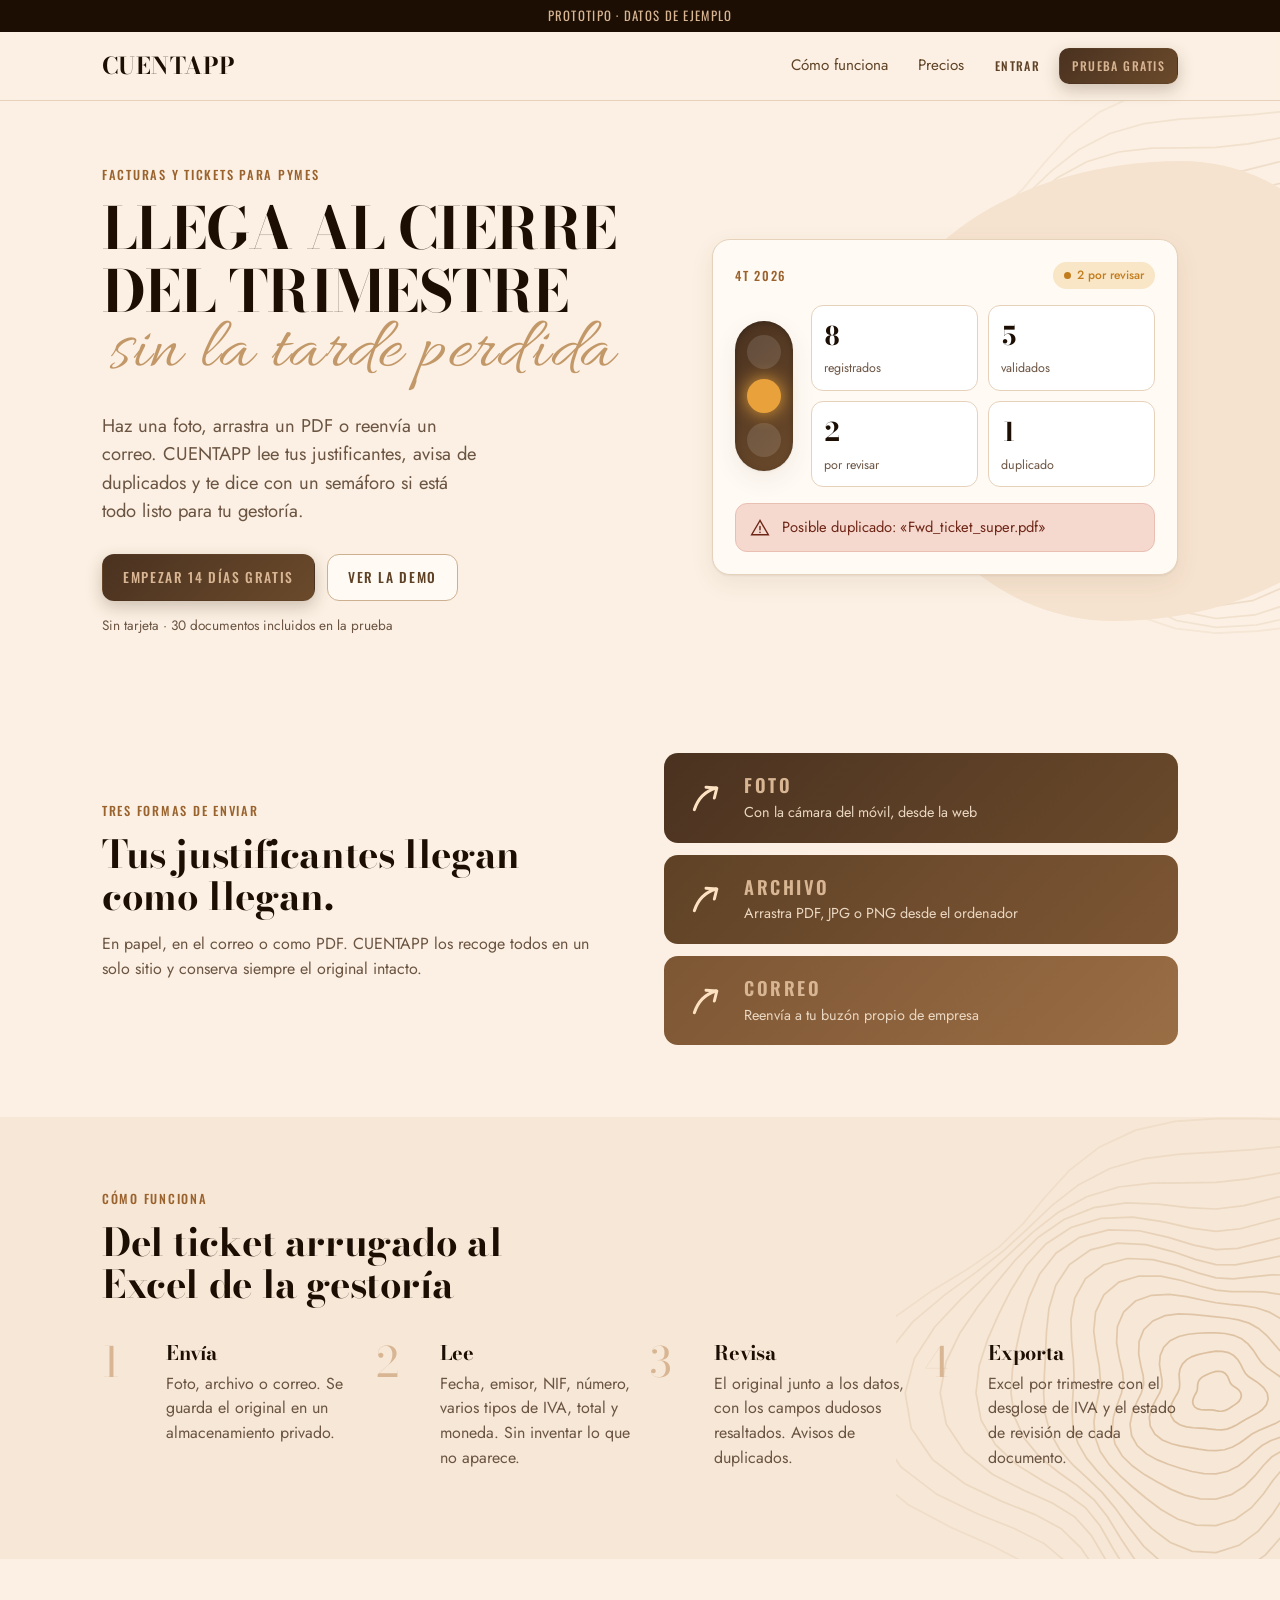
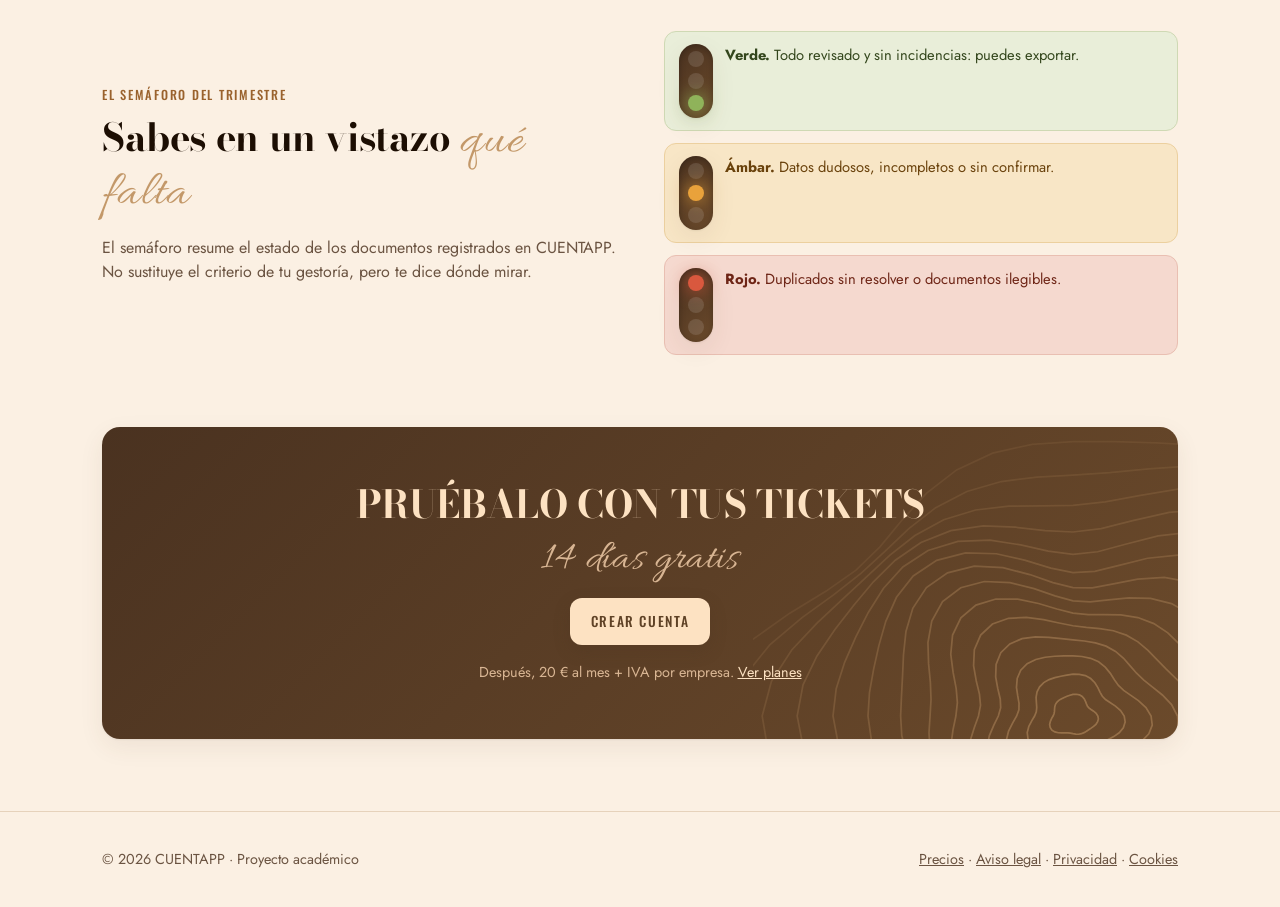
==== index.html @ 09f146bc "Add files via upload" ====
<!doctype html>
<html lang="es">
<head>
  <meta charset="utf-8">
  <meta name="viewport" content="width=device-width, initial-scale=1">
  <title>CUENTAPP · Facturas y tickets listos para la gestoría</title>
  <meta name="description" content="Sube tus tickets y facturas por foto, archivo o correo. CUENTAPP los lee, detecta duplicados y te dice con un semáforo si el trimestre está listo para la gestoría.">
  <link rel="preconnect" href="https://fonts.googleapis.com">
  <link rel="preconnect" href="https://fonts.gstatic.com" crossorigin>
  <link href="https://fonts.googleapis.com/css2?family=Allura&family=Bodoni+Moda:opsz,wght@6..96,500;6..96,700&family=Jost:wght@400;500&family=Oswald:wght@400;500;600&display=swap" rel="stylesheet">
  <link rel="stylesheet" href="css/styles.css">
</head>
<body>
  <div class="cinta-demo">Prototipo · datos de ejemplo</div>

  <header class="cabecera">
    <div class="contenedor">
      <a class="logo" href="index.html"><b>CUENTAPP</b></a>
      <nav class="menu">
        <a class="enlace" href="#como-funciona">Cómo funciona</a>
        <a class="enlace" href="precios.html">Precios</a>
        <a class="btn btn-fantasma btn-sm" href="login.html">Entrar</a>
        <a class="btn btn-primario btn-sm" href="login.html?modo=registro">Prueba gratis</a>
      </nav>
    </div>
  </header>

  <main>
    <!-- Hero -->
    <section class="hero topo">
      <div class="mancha" style="width:520px;height:460px;right:-120px;top:60px"></div>
      <div class="contenedor hero-grid">
        <div>
          <p class="etiqueta">Facturas y tickets para pymes</p>
          <h1>Llega al cierre del trimestre</h1>
          <span class="script">sin la tarde perdida</span>
          <p class="hero-lead">Haz una foto, arrastra un PDF o reenvía un correo. CUENTAPP lee tus justificantes, avisa de duplicados y te dice con un semáforo si está todo listo para tu gestoría.</p>
          <div class="fila" style="margin-top:28px">
            <a class="btn btn-primario" href="login.html?modo=registro">Empezar 14 días gratis</a>
            <a class="btn btn-secundario" href="login.html">Ver la demo</a>
          </div>
          <p class="suave" style="font-size:.85rem;margin-top:14px">Sin tarjeta · 30 documentos incluidos en la prueba</p>
        </div>

        <div class="vista-previa">
          <div class="tarjeta">
            <div class="fila entre" style="margin-bottom:16px">
              <span class="etiqueta">4T 2026</span>
              <span class="pildora p-ambar">2 por revisar</span>
            </div>
            <div class="mini-panel">
              <div class="semaforo ambar" aria-label="Semáforo en ámbar"><i></i><i></i><i></i></div>
              <div class="mini-stats">
                <div><b class="num">8</b><span>registrados</span></div>
                <div><b class="num">5</b><span>validados</span></div>
                <div><b class="num">2</b><span>por revisar</span></div>
                <div><b class="num">1</b><span>duplicado</span></div>
              </div>
            </div>
            <div class="aviso aviso-rojo" style="margin-top:16px">
              <svg viewBox="0 0 24 24" fill="none" stroke="currentColor" stroke-width="1.7" stroke-linecap="round"><path d="M12 3 2 20h20z"/><path d="M12 10v4M12 17v.5"/></svg>
              <span>Posible duplicado: «Fwd_ticket_super.pdf»</span>
            </div>
          </div>
        </div>
      </div>
    </section>

    <!-- Tres vías de subida -->
    <section class="seccion" id="como-funciona" style="padding-top:24px">
      <div class="contenedor">
        <div class="rejilla rejilla-2" style="align-items:center;gap:48px">
          <div>
            <p class="etiqueta">Tres formas de enviar</p>
            <h2>Tus justificantes llegan como llegan.</h2>
            <p class="suave">En papel, en el correo o como PDF. CUENTAPP los recoge todos en un solo sitio y conserva siempre el original intacto.</p>
          </div>
          <div style="display:flex;flex-direction:column;gap:12px">
            <div class="tarjeta-flecha">
              <svg viewBox="0 0 24 24" fill="none" stroke="currentColor" stroke-linecap="round" stroke-linejoin="round"><path d="M5 19c2-6 6-11 13-13" stroke-width="1.8"/><path d="M12 5.5 18.5 6l-1.5 6" stroke-width="1.8"/></svg>
              <div><strong>Foto</strong><span>Con la cámara del móvil, desde la web</span></div>
            </div>
            <div class="tarjeta-flecha">
              <svg viewBox="0 0 24 24" fill="none" stroke="currentColor" stroke-linecap="round" stroke-linejoin="round"><path d="M5 19c2-6 6-11 13-13" stroke-width="1.8"/><path d="M12 5.5 18.5 6l-1.5 6" stroke-width="1.8"/></svg>
              <div><strong>Archivo</strong><span>Arrastra PDF, JPG o PNG desde el ordenador</span></div>
            </div>
            <div class="tarjeta-flecha">
              <svg viewBox="0 0 24 24" fill="none" stroke="currentColor" stroke-linecap="round" stroke-linejoin="round"><path d="M5 19c2-6 6-11 13-13" stroke-width="1.8"/><path d="M12 5.5 18.5 6l-1.5 6" stroke-width="1.8"/></svg>
              <div><strong>Correo</strong><span>Reenvía a tu buzón propio de empresa</span></div>
            </div>
          </div>
        </div>
      </div>
    </section>

    <!-- Pasos -->
    <section class="seccion topo" style="background:#f6e7d6">
      <div class="contenedor">
        <p class="etiqueta">Cómo funciona</p>
        <h2 style="max-width:18ch">Del ticket arrugado al Excel de la gestoría</h2>
        <div class="rejilla rejilla-4" style="margin-top:36px">
          <div class="paso"><span class="paso-num">1</span><div><h3>Envía</h3><p class="suave">Foto, archivo o correo. Se guarda el original en un almacenamiento privado.</p></div></div>
          <div class="paso"><span class="paso-num">2</span><div><h3>Lee</h3><p class="suave">Fecha, emisor, NIF, número, varios tipos de IVA, total y moneda. Sin inventar lo que no aparece.</p></div></div>
          <div class="paso"><span class="paso-num">3</span><div><h3>Revisa</h3><p class="suave">El original junto a los datos, con los campos dudosos resaltados. Avisos de duplicados.</p></div></div>
          <div class="paso"><span class="paso-num">4</span><div><h3>Exporta</h3><p class="suave">Excel por trimestre con el desglose de IVA y el estado de revisión de cada documento.</p></div></div>
        </div>
      </div>
    </section>

    <!-- Semáforo -->
    <section class="seccion">
      <div class="contenedor rejilla rejilla-2" style="align-items:center;gap:48px">
        <div>
          <p class="etiqueta">El semáforo del trimestre</p>
          <h2>Sabes en un vistazo <span class="script" style="font-size:1.3em">qué falta</span></h2>
          <p class="suave">El semáforo resume el estado de los documentos registrados en CUENTAPP. No sustituye el criterio de tu gestoría, pero te dice dónde mirar.</p>
        </div>
        <div style="display:flex;flex-direction:column;gap:12px">
          <div class="aviso aviso-verde"><div class="semaforo mini verde"><i></i><i></i><i></i></div><div><b>Verde.</b> Todo revisado y sin incidencias: puedes exportar.</div></div>
          <div class="aviso aviso-ambar"><div class="semaforo mini ambar"><i></i><i></i><i></i></div><div><b>Ámbar.</b> Datos dudosos, incompletos o sin confirmar.</div></div>
          <div class="aviso aviso-rojo"><div class="semaforo mini rojo"><i></i><i></i><i></i></div><div><b>Rojo.</b> Duplicados sin resolver o documentos ilegibles.</div></div>
        </div>
      </div>
    </section>

    <!-- CTA -->
    <section class="seccion" style="padding-top:0">
      <div class="contenedor">
        <div class="tarjeta topo" style="background:var(--degradado-cafe);color:var(--crema);text-align:center;padding:56px 24px;border:0">
          <h2 style="color:var(--crema);text-transform:uppercase">Pruébalo con tus tickets</h2>
          <span class="script" style="font-size:2.6rem;color:var(--arena);display:block;margin-bottom:16px">14 días gratis</span>
          <a class="btn btn-primario" style="background:var(--crema);color:var(--cafe)" href="login.html?modo=registro">Crear cuenta</a>
          <p style="margin:16px 0 0;color:var(--arena);font-size:.9rem">Después, 20 € al mes + IVA por empresa. <a href="precios.html" style="color:var(--crema)">Ver planes</a></p>
        </div>
      </div>
    </section>
  </main>

  <footer class="pie">
    <div class="contenedor">
      <span>© 2026 CUENTAPP · Proyecto académico</span>
      <span><a href="precios.html">Precios</a> · <a href="#">Aviso legal</a> · <a href="#">Privacidad</a> · <a href="#">Cookies</a></span>
    </div>
  </footer>
</body>
</html>
---- css/styles.css ----
/* =========================================================
   CUENTAPP · Estilos comunes
   Estética: crema, marrones café, serif didona + caligrafía
   ========================================================= */

:root {
  /* Paleta base (Dribbble de referencia) */
  --crema: #fde2c2;
  --crema-suave: #fbf0e3;
  --papel: #fffaf4;
  --tinta: #1c0e03;
  --arena: #d8b593;
  --caramelo: #9a622d;
  --cafe: #5f4226;
  --tostado: #c39869;
  --piedra: #b0a290;

  /* Derivados */
  --fondo: var(--crema-suave);
  --texto: var(--tinta);
  --texto-suave: #6b5442;
  --borde: #e6d2bb;
  --borde-fuerte: #cdb08f;

  /* Semáforo, afinado a la paleta cálida */
  --verde: #5d7a3a;
  --verde-fondo: #e9eed9;
  --ambar: #c27c1e;
  --ambar-fondo: #f8e6c6;
  --rojo: #a23b26;
  --rojo-fondo: #f5d9cf;

  --radio: 18px;
  --radio-sm: 10px;
  --sombra: 0 1px 2px rgba(28, 14, 3, .06), 0 8px 24px rgba(95, 66, 38, .08);
  --degradado-cafe: linear-gradient(135deg, #4a3220 0%, #6b4a2b 100%);

  --f-display: "Bodoni Moda", "Didot", Georgia, serif;
  --f-script: "Allura", "Brush Script MT", cursive;
  --f-label: "Oswald", "Arial Narrow", sans-serif;
  --f-body: "Jost", system-ui, -apple-system, "Segoe UI", sans-serif;
}

* { box-sizing: border-box; }
html { -webkit-text-size-adjust: 100%; }
body {
  margin: 0;
  background: var(--fondo);
  color: var(--texto);
  font-family: var(--f-body);
  font-size: 16px;
  line-height: 1.55;
  -webkit-font-smoothing: antialiased;
}
img { max-width: 100%; display: block; }
a { color: var(--caramelo); }
a:hover { color: var(--cafe); }
button, input, select, textarea { font: inherit; color: inherit; }
:focus-visible { outline: 2px solid var(--caramelo); outline-offset: 2px; }

/* ---------- Tipografía ---------- */
h1, h2, h3 { font-family: var(--f-display); font-weight: 700; line-height: 1.1; margin: 0 0 .4em; letter-spacing: -.01em; }
h1 { font-size: clamp(2.2rem, 5vw, 3.6rem); text-transform: uppercase; }
h2 { font-size: clamp(1.6rem, 3.2vw, 2.4rem); }
h3 { font-size: 1.25rem; }
p { margin: 0 0 1em; }
.script {
  font-family: var(--f-script);
  font-weight: 400;
  color: var(--tostado);
  text-transform: none;
  letter-spacing: .02em;
  line-height: 1;
}
.etiqueta {
  font-family: var(--f-label);
  text-transform: uppercase;
  letter-spacing: .14em;
  font-size: .78rem;
  font-weight: 500;
  color: var(--caramelo);
}
.suave { color: var(--texto-suave); }
.num { font-variant-numeric: tabular-nums; }

/* ---------- Layout ---------- */
.contenedor { width: 100%; max-width: 1140px; margin: 0 auto; padding: 0 16px; }
@media (min-width: 720px) { .contenedor { padding: 0 32px; } }
.seccion { padding: 72px 0; position: relative; }
.rejilla { display: grid; gap: 20px; }
@media (min-width: 720px) {
  .rejilla-2 { grid-template-columns: repeat(2, 1fr); }
  .rejilla-3 { grid-template-columns: repeat(3, 1fr); }
  .rejilla-4 { grid-template-columns: repeat(4, 1fr); }
}
.fila { display: flex; gap: 12px; align-items: center; flex-wrap: wrap; }
.entre { justify-content: space-between; }
.oculto { display: none !important; }
@media (max-width: 959px) { .oculto-movil { display: none !important; } }

/* Fondo de líneas topográficas */
.topo { position: relative; overflow: hidden; isolation: isolate; }
.topo::before {
  content: "";
  position: absolute;
  inset: -10% -20% auto auto;
  width: 640px; height: 640px;
  background: url("../assets/topo.svg") center/contain no-repeat;
  opacity: .55;
  z-index: -1;
  pointer-events: none;
}
.mancha {
  position: absolute;
  background: #f6e3cf;
  border-radius: 58% 42% 55% 45% / 45% 55% 45% 55%;
  z-index: -1;
  pointer-events: none;
}

/* ---------- Botones ---------- */
.btn {
  display: inline-flex; align-items: center; justify-content: center; gap: 10px;
  padding: 12px 20px;
  border-radius: 12px;
  border: 1px solid transparent;
  font-family: var(--f-label);
  text-transform: uppercase;
  letter-spacing: .12em;
  font-size: .85rem;
  font-weight: 500;
  text-decoration: none;
  cursor: pointer;
  transition: transform .15s ease, box-shadow .15s ease, background .15s ease;
  white-space: nowrap;
}
.btn:active { transform: translateY(1px); }
.btn-primario { background: var(--degradado-cafe); color: var(--arena); box-shadow: 0 6px 16px rgba(74, 50, 32, .25); }
.btn-primario:hover { color: var(--crema); box-shadow: 0 8px 22px rgba(74, 50, 32, .32); }
.btn-secundario { background: var(--papel); color: var(--cafe); border-color: var(--borde-fuerte); }
.btn-secundario:hover { background: #fff; color: var(--tinta); }
.btn-fantasma { background: transparent; color: var(--cafe); }
.btn-fantasma:hover { background: rgba(216, 181, 147, .25); color: var(--tinta); }
.btn-peligro { background: var(--rojo-fondo); color: var(--rojo); border-color: #e6b6a8; }
.btn-sm { padding: 8px 12px; font-size: .75rem; border-radius: 10px; }
.btn-bloque { width: 100%; }
.btn[disabled] { opacity: .5; cursor: not-allowed; }
.btn svg { width: 18px; height: 18px; flex: none; }

/* Botón grande al estilo de las tarjetas del Dribbble */
.tarjeta-flecha {
  display: flex; align-items: center; gap: 18px;
  padding: 18px 22px;
  border-radius: 14px;
  background: var(--degradado-cafe);
  color: var(--crema);
  text-decoration: none;
}
.tarjeta-flecha:nth-child(2) { background: linear-gradient(135deg, #5f4226, #7d5634); }
.tarjeta-flecha:nth-child(3) { background: linear-gradient(135deg, #7d5634, #9a6e45); }
.tarjeta-flecha svg { width: 40px; height: 40px; flex: none; color: var(--crema); }
.tarjeta-flecha strong { display: block; font-family: var(--f-label); text-transform: uppercase; letter-spacing: .14em; color: var(--arena); font-size: 1.15rem; font-weight: 600; }
.tarjeta-flecha span { font-size: .9rem; color: #ead7c2; }

/* ---------- Tarjetas ---------- */
.tarjeta {
  background: var(--papel);
  border: 1px solid var(--borde);
  border-radius: var(--radio);
  padding: 22px;
  box-shadow: var(--sombra);
}
.tarjeta-titulo { display: flex; align-items: center; justify-content: space-between; gap: 12px; margin-bottom: 14px; }
.tarjeta-titulo h3 { margin: 0; }

/* ---------- Formularios ---------- */
.campo { display: flex; flex-direction: column; gap: 6px; margin-bottom: 14px; }
.campo label { font-family: var(--f-label); text-transform: uppercase; letter-spacing: .1em; font-size: .72rem; color: var(--cafe); }
.campo input, .campo select, .campo textarea {
  width: 100%;
  padding: 11px 13px;
  border: 1px solid var(--borde-fuerte);
  border-radius: var(--radio-sm);
  background: #fff;
  min-height: 44px;
}
.campo input:focus, .campo select:focus { border-color: var(--caramelo); outline: none; box-shadow: 0 0 0 3px rgba(154, 98, 45, .15); }
.campo.dudoso input, .campo.dudoso select { border-color: var(--ambar); background: #fffaf0; box-shadow: 0 0 0 3px rgba(194, 124, 30, .12); }
.campo.dudoso label::after { content: " · dudoso"; color: var(--ambar); }
.campo.vacio input { border-style: dashed; }
.ayuda { font-size: .8rem; color: var(--texto-suave); }
.error-texto { color: var(--rojo); font-size: .85rem; }

/* ---------- Avisos ---------- */
.aviso {
  display: flex; gap: 12px; align-items: flex-start;
  padding: 12px 14px;
  border-radius: 12px;
  border: 1px solid var(--borde);
  background: var(--papel);
  font-size: .92rem;
}
.aviso svg { width: 20px; height: 20px; flex: none; margin-top: 2px; }
.aviso-rojo { background: var(--rojo-fondo); border-color: #e9bfb2; color: #6e2516; }
.aviso-ambar { background: var(--ambar-fondo); border-color: #ecd09f; color: #6a420c; }
.aviso-verde { background: var(--verde-fondo); border-color: #cfd9b4; color: #33461c; }
.aviso-info { background: #f3e9dd; border-color: var(--borde); color: var(--cafe); }

/* ---------- Píldoras de estado ---------- */
.pildora {
  display: inline-flex; align-items: center; gap: 6px;
  padding: 3px 10px;
  border-radius: 999px;
  font-size: .75rem;
  font-weight: 500;
  white-space: nowrap;
  border: 1px solid transparent;
}
.pildora::before { content: ""; width: 7px; height: 7px; border-radius: 50%; background: currentColor; }
.p-verde { background: var(--verde-fondo); color: var(--verde); }
.p-ambar { background: var(--ambar-fondo); color: var(--ambar); }
.p-rojo { background: var(--rojo-fondo); color: var(--rojo); }
.p-gris { background: #efe6db; color: var(--texto-suave); }

/* ---------- Semáforo ---------- */
.semaforo {
  display: inline-flex; flex-direction: column; gap: 10px;
  padding: 14px 12px;
  border-radius: 40px;
  background: var(--degradado-cafe);
  box-shadow: inset 0 2px 6px rgba(0, 0, 0, .25), var(--sombra);
}
.semaforo i { width: 34px; height: 34px; border-radius: 50%; background: rgba(255, 255, 255, .12); display: block; transition: all .3s ease; }
.semaforo.rojo i:nth-child(1) { background: #d9583e; box-shadow: 0 0 18px #d9583e; }
.semaforo.ambar i:nth-child(2) { background: #e9a23b; box-shadow: 0 0 18px #e9a23b; }
.semaforo.verde i:nth-child(3) { background: #8fb35a; box-shadow: 0 0 18px #8fb35a; }
.semaforo.horizontal { flex-direction: row; padding: 10px 14px; }
.semaforo.mini i { width: 16px; height: 16px; }
.semaforo.mini { gap: 6px; padding: 7px 9px; }

/* ---------- Tablas ---------- */
.tabla-envoltorio { overflow-x: auto; border-radius: var(--radio-sm); }
table.tabla { width: 100%; border-collapse: collapse; font-size: .92rem; }
.tabla th {
  text-align: left;
  font-family: var(--f-label);
  text-transform: uppercase;
  letter-spacing: .1em;
  font-size: .7rem;
  font-weight: 500;
  color: var(--cafe);
  padding: 10px 12px;
  border-bottom: 1px solid var(--borde-fuerte);
  white-space: nowrap;
}
.tabla td { padding: 12px; border-bottom: 1px solid var(--borde); vertical-align: middle; }
.tabla tr.clic { cursor: pointer; }
.tabla tr.clic:hover td { background: #fbf3e9; }
.tabla .der { text-align: right; }

/* =========================================================
   WEB PÚBLICA
   ========================================================= */
.cabecera {
  position: sticky; top: 0; z-index: 20;
  background: rgba(251, 240, 227, .9);
  backdrop-filter: blur(8px);
  border-bottom: 1px solid var(--borde);
}
.cabecera .contenedor { display: flex; align-items: center; justify-content: space-between; height: 68px; gap: 16px; }
.logo { display: inline-flex; align-items: baseline; gap: 2px; text-decoration: none; color: var(--tinta); }
.logo b { font-family: var(--f-display); font-size: 1.45rem; letter-spacing: .02em; }
.logo em { font-family: var(--f-script); font-style: normal; color: var(--caramelo); font-size: 1.7rem; margin-left: 2px; }
.menu { display: flex; gap: 6px; align-items: center; }
.menu a.enlace { text-decoration: none; color: var(--cafe); padding: 8px 12px; border-radius: 10px; font-size: .95rem; }
.menu a.enlace:hover { background: rgba(216, 181, 147, .3); color: var(--tinta); }
@media (max-width: 719px) { .menu .enlace { display: none; } }

.hero { padding: 64px 0 80px; }
.hero h1 { margin-bottom: 0; }
.hero .script { display: block; font-size: clamp(2.6rem, 6vw, 4.6rem); margin: -.1em 0 .3em .1em; }
.hero-lead { font-size: 1.15rem; color: var(--texto-suave); max-width: 34ch; }
.hero-grid { display: grid; gap: 40px; align-items: center; }
@media (min-width: 900px) { .hero-grid { grid-template-columns: 1.1fr .9fr; } }

.vista-previa { position: relative; }
.vista-previa .tarjeta { position: relative; }
.mini-panel { display: flex; gap: 18px; align-items: center; }
.mini-stats { display: grid; grid-template-columns: repeat(2, 1fr); gap: 10px; flex: 1; }
.mini-stats div { background: #fff; border: 1px solid var(--borde); border-radius: 12px; padding: 10px 12px; }
.mini-stats b { display: block; font-family: var(--f-display); font-size: 1.6rem; }
.mini-stats span { font-size: .78rem; color: var(--texto-suave); }

.paso { display: flex; gap: 16px; }
.paso-num { font-family: var(--f-display); font-size: 2.6rem; color: var(--arena); line-height: 1; flex: none; width: 48px; }

.plan { display: flex; flex-direction: column; height: 100%; }
.plan.destacado { background: var(--degradado-cafe); color: var(--crema); border-color: transparent; }
.plan.destacado .etiqueta, .plan.destacado .suave { color: var(--arena); }
.plan.destacado .btn-primario { background: var(--crema); color: var(--cafe); }
.plan-precio { font-family: var(--f-display); font-size: 2.8rem; line-height: 1; margin: 10px 0 4px; }
.plan-precio small { font-family: var(--f-body); font-size: .95rem; font-weight: 400; }
.plan ul { list-style: none; padding: 0; margin: 18px 0 24px; flex: 1; }
.plan li { padding: 7px 0 7px 26px; position: relative; border-bottom: 1px dashed rgba(176, 162, 144, .5); font-size: .95rem; }
.plan li::before { content: "✓"; position: absolute; left: 2px; color: var(--caramelo); font-weight: 600; }
.plan.destacado li::before { color: var(--arena); }
.plan.destacado li { border-bottom-color: rgba(216, 181, 147, .3); }
.plan li.no::before { content: "–"; color: var(--piedra); }

.pie { border-top: 1px solid var(--borde); padding: 36px 0; font-size: .9rem; color: var(--texto-suave); }
.pie .contenedor { display: flex; justify-content: space-between; flex-wrap: wrap; gap: 16px; }
.pie a { color: var(--texto-suave); }

.cinta-demo {
  background: var(--tinta); color: var(--arena);
  text-align: center; font-size: .8rem; padding: 6px 16px;
  font-family: var(--f-label); letter-spacing: .1em; text-transform: uppercase;
}

/* ---------- Acceso ---------- */
.acceso { min-height: 100vh; display: grid; }
@media (min-width: 900px) { .acceso { grid-template-columns: 1fr 1fr; } }
.acceso-lateral { background: var(--degradado-cafe); color: var(--crema); padding: 48px; display: none; position: relative; overflow: hidden; }
@media (min-width: 900px) { .acceso-lateral { display: flex; flex-direction: column; justify-content: space-between; } }
.acceso-lateral .logo b { color: var(--crema); }
.acceso-lateral .logo em { color: var(--arena); }
.acceso-lateral h2 { color: var(--crema); font-size: 2.6rem; text-transform: uppercase; }
.acceso-lateral .script { color: var(--arena); font-size: 3.4rem; }
.acceso-form { display: flex; align-items: center; justify-content: center; padding: 40px 16px; }
.acceso-caja { width: 100%; max-width: 400px; }
.pestanas { display: flex; gap: 4px; background: #efe2d2; border-radius: 12px; padding: 4px; margin: 24px 0; }
.pestanas button { flex: 1; border: 0; background: transparent; padding: 10px; border-radius: 9px; cursor: pointer; font-family: var(--f-label); text-transform: uppercase; letter-spacing: .1em; font-size: .75rem; color: var(--cafe); }
.pestanas button[aria-selected="true"] { background: var(--papel); color: var(--tinta); box-shadow: var(--sombra); }

/* =========================================================
   APLICACIÓN (zona privada)
   ========================================================= */
.app { display: grid; min-height: 100vh; }
@media (min-width: 960px) { .app { grid-template-columns: 248px 1fr; } }

.lateral {
  display: none;
  background: var(--degradado-cafe);
  color: var(--crema);
  padding: 24px 16px;
  position: sticky; top: 0; height: 100vh;
  flex-direction: column; gap: 4px;
}
@media (min-width: 960px) { .lateral { display: flex; } }
.lateral .logo { padding: 0 10px 22px; }
.lateral .logo b { color: var(--crema); }
.lateral .logo em { color: var(--arena); }
.nav-item {
  display: flex; align-items: center; gap: 12px;
  padding: 11px 12px; border-radius: 10px;
  color: #ead7c2; text-decoration: none; font-size: .95rem;
}
.nav-item svg { width: 20px; height: 20px; opacity: .85; }
.nav-item:hover { background: rgba(253, 226, 194, .1); color: var(--crema); }
.nav-item.activo { background: rgba(253, 226, 194, .16); color: var(--crema); }
.nav-item.activo svg { color: var(--arena); opacity: 1; }
.lateral-pie { margin-top: auto; padding: 14px 12px; border-top: 1px solid rgba(216, 181, 147, .2); font-size: .85rem; color: #d9c2a8; }
.lateral-pie b { color: var(--crema); display: block; font-weight: 500; }
.uso-barra { height: 6px; border-radius: 3px; background: rgba(253, 226, 194, .15); margin: 8px 0 4px; overflow: hidden; }
.uso-barra i { display: block; height: 100%; background: var(--arena); border-radius: 3px; }

.principal { min-width: 0; padding-bottom: 88px; }
@media (min-width: 960px) { .principal { padding-bottom: 40px; } }
.barra-sup {
  display: flex; align-items: center; justify-content: space-between; gap: 12px;
  padding: 14px 16px; border-bottom: 1px solid var(--borde);
  background: rgba(251, 240, 227, .92); backdrop-filter: blur(8px);
  position: sticky; top: 0; z-index: 10;
}
@media (min-width: 720px) { .barra-sup { padding: 16px 32px; } }
.barra-sup .logo { display: inline-flex; }
@media (min-width: 960px) { .barra-sup .logo { display: none; } }
.usuario { display: flex; align-items: center; gap: 10px; font-size: .9rem; }
.avatar { width: 36px; height: 36px; border-radius: 50%; background: var(--arena); color: var(--cafe); display: grid; place-items: center; font-family: var(--f-display); font-weight: 700; }
.contenido { padding: 24px 16px; max-width: 1200px; }
@media (min-width: 720px) { .contenido { padding: 32px; } }
.cabecera-pagina { display: flex; justify-content: space-between; align-items: flex-end; gap: 16px; flex-wrap: wrap; margin-bottom: 24px; }
.cabecera-pagina h1 { font-size: clamp(1.8rem, 3.5vw, 2.6rem); margin: 0; }
.cabecera-pagina .script { font-size: 2rem; display: block; margin-bottom: -4px; }

/* Navegación inferior en móvil */
.nav-movil {
  position: fixed; bottom: 0; left: 0; right: 0; z-index: 30;
  display: grid; grid-template-columns: repeat(4, 1fr);
  background: var(--tinta);
  padding: 6px 6px calc(6px + env(safe-area-inset-bottom));
}
@media (min-width: 960px) { .nav-movil { display: none; } }
.nav-movil a { display: flex; flex-direction: column; align-items: center; gap: 2px; padding: 6px 4px; color: #bfa98f; text-decoration: none; font-size: .7rem; border-radius: 10px; }
.nav-movil a svg { width: 22px; height: 22px; }
.nav-movil a.activo { color: var(--crema); background: rgba(253, 226, 194, .1); }

/* Panel */
.resumen-semaforo { display: flex; gap: 24px; align-items: center; flex-wrap: wrap; }
.resumen-semaforo h2 { margin: 0 0 4px; }
@media (max-width: 719px) {
  .resumen-semaforo .semaforo { flex-direction: row; padding: 10px 14px; }
  .resumen-semaforo .semaforo i { width: 28px; height: 28px; }
  .visor-barra > span { flex-basis: 100%; order: 3; }
}
.estado-grande { font-family: var(--f-display); font-size: clamp(1.6rem, 3vw, 2.2rem); }
.contador { padding: 18px; }
.contador b { display: block; font-family: var(--f-display); font-size: 2.2rem; line-height: 1.1; }
.contador span { font-size: .85rem; color: var(--texto-suave); }
.contador.c-rojo b { color: var(--rojo); }
.contador.c-ambar b { color: var(--ambar); }
.contador.c-verde b { color: var(--verde); }
.lista-avisos { display: flex; flex-direction: column; gap: 10px; }
.lista-avisos a.aviso { text-decoration: none; }
.lista-avisos a.aviso:hover { filter: brightness(.98); }
.selector-trimestre { display: inline-flex; gap: 4px; background: #efe2d2; border-radius: 12px; padding: 4px; flex-wrap: wrap; }
.selector-trimestre button { border: 0; background: transparent; padding: 8px 12px; border-radius: 9px; cursor: pointer; font-size: .85rem; color: var(--cafe); }
.selector-trimestre button[aria-pressed="true"] { background: var(--papel); color: var(--tinta); box-shadow: var(--sombra); font-weight: 500; }

/* Subida */
.zona-subida {
  border: 2px dashed var(--borde-fuerte);
  border-radius: var(--radio);
  background: var(--papel);
  padding: 40px 20px;
  text-align: center;
  transition: all .15s ease;
  cursor: pointer;
}
.zona-subida.encima { border-color: var(--caramelo); background: #fdf3e6; transform: scale(1.01); }
.zona-subida svg.icono-grande { width: 56px; height: 56px; color: var(--tostado); margin: 0 auto 10px; }
.cola { display: flex; flex-direction: column; gap: 10px; margin-top: 20px; }
.cola-item { display: flex; gap: 14px; align-items: center; padding: 12px 14px; background: var(--papel); border: 1px solid var(--borde); border-radius: 12px; }
.cola-item .miniatura { width: 44px; height: 54px; border-radius: 6px; background: #efe2d2 center/cover; flex: none; display: grid; place-items: center; font-family: var(--f-label); font-size: .65rem; color: var(--cafe); }
.cola-item .info { flex: 1; min-width: 0; }
.cola-item .nombre { font-weight: 500; overflow: hidden; text-overflow: ellipsis; white-space: nowrap; }
.progreso { height: 5px; background: #efe2d2; border-radius: 3px; overflow: hidden; margin-top: 6px; }
.progreso i { display: block; height: 100%; width: 0; background: var(--caramelo); transition: width .4s ease; }
.buzon-direccion {
  display: flex; align-items: center; gap: 8px;
  background: #fff; border: 1px solid var(--borde-fuerte); border-radius: 12px;
  padding: 10px 12px; font-family: ui-monospace, Consolas, monospace; font-size: .88rem;
  word-break: break-all;
}

/* Revisión */
.revision { display: grid; gap: 20px; }
@media (min-width: 1060px) { .revision { grid-template-columns: minmax(0, 1fr) minmax(0, 1fr); align-items: start; } }
.visor {
  background: #2a1a0d;
  border-radius: var(--radio);
  padding: 16px;
  position: relative;
  min-height: 420px;
  display: flex; flex-direction: column;
}
@media (min-width: 1060px) { .visor { position: sticky; top: 90px; height: calc(100vh - 120px); } }
.visor-lienzo { flex: 1; overflow: auto; display: flex; align-items: flex-start; justify-content: center; border-radius: 10px; background: #3a2615; }
.visor-lienzo img { max-width: none; transform-origin: top center; transition: transform .15s ease; margin: 16px auto; box-shadow: 0 10px 30px rgba(0, 0, 0, .4); }
.visor-lienzo iframe { width: 100%; height: 100%; border: 0; background: #fff; min-height: 400px; }
.visor-barra { display: flex; gap: 8px; align-items: center; justify-content: space-between; margin-top: 12px; color: var(--arena); font-size: .8rem; flex-wrap: wrap; }
.visor-barra .btn-secundario { background: rgba(253, 226, 194, .1); color: var(--crema); border-color: rgba(216, 181, 147, .3); }
.lineas-iva { display: flex; flex-direction: column; gap: 8px; }
.linea-iva { display: grid; grid-template-columns: 1fr 90px 1fr 40px; gap: 8px; align-items: end; }
.linea-iva .campo { margin: 0; }
.cuadre { display: flex; justify-content: space-between; padding: 10px 12px; border-radius: 10px; background: #f3e9dd; font-size: .9rem; margin-top: 10px; }
.cuadre.mal { background: var(--rojo-fondo); color: var(--rojo); }
.cuadre.bien { background: var(--verde-fondo); color: var(--verde); }
.acciones-fijas {
  position: sticky; bottom: 76px; z-index: 5;
  display: flex; gap: 10px; flex-wrap: wrap; justify-content: flex-end;
  background: rgba(255, 250, 244, .95); backdrop-filter: blur(6px);
  border: 1px solid var(--borde); border-radius: 14px; padding: 12px; margin-top: 16px;
  box-shadow: var(--sombra);
}
@media (min-width: 960px) { .acciones-fijas { bottom: 16px; } }
.historial { font-size: .82rem; color: var(--texto-suave); }

/* Toast */
.toast {
  position: fixed; left: 50%; bottom: 96px; transform: translateX(-50%) translateY(20px);
  background: var(--tinta); color: var(--crema); padding: 12px 18px; border-radius: 12px;
  opacity: 0; transition: all .25s ease; z-index: 100; max-width: calc(100% - 32px); font-size: .92rem;
  pointer-events: none;
}
.toast.visible { opacity: 1; transform: translateX(-50%) translateY(0); }
@media (min-width: 960px) { .toast { bottom: 32px; } }

/* Estado vacío */
.vacio-estado { text-align: center; padding: 48px 16px; color: var(--texto-suave); }
.vacio-estado .script { font-size: 2.4rem; display: block; }

@media (prefers-reduced-motion: reduce) {
  * { transition: none !important; animation: none !important; }
}
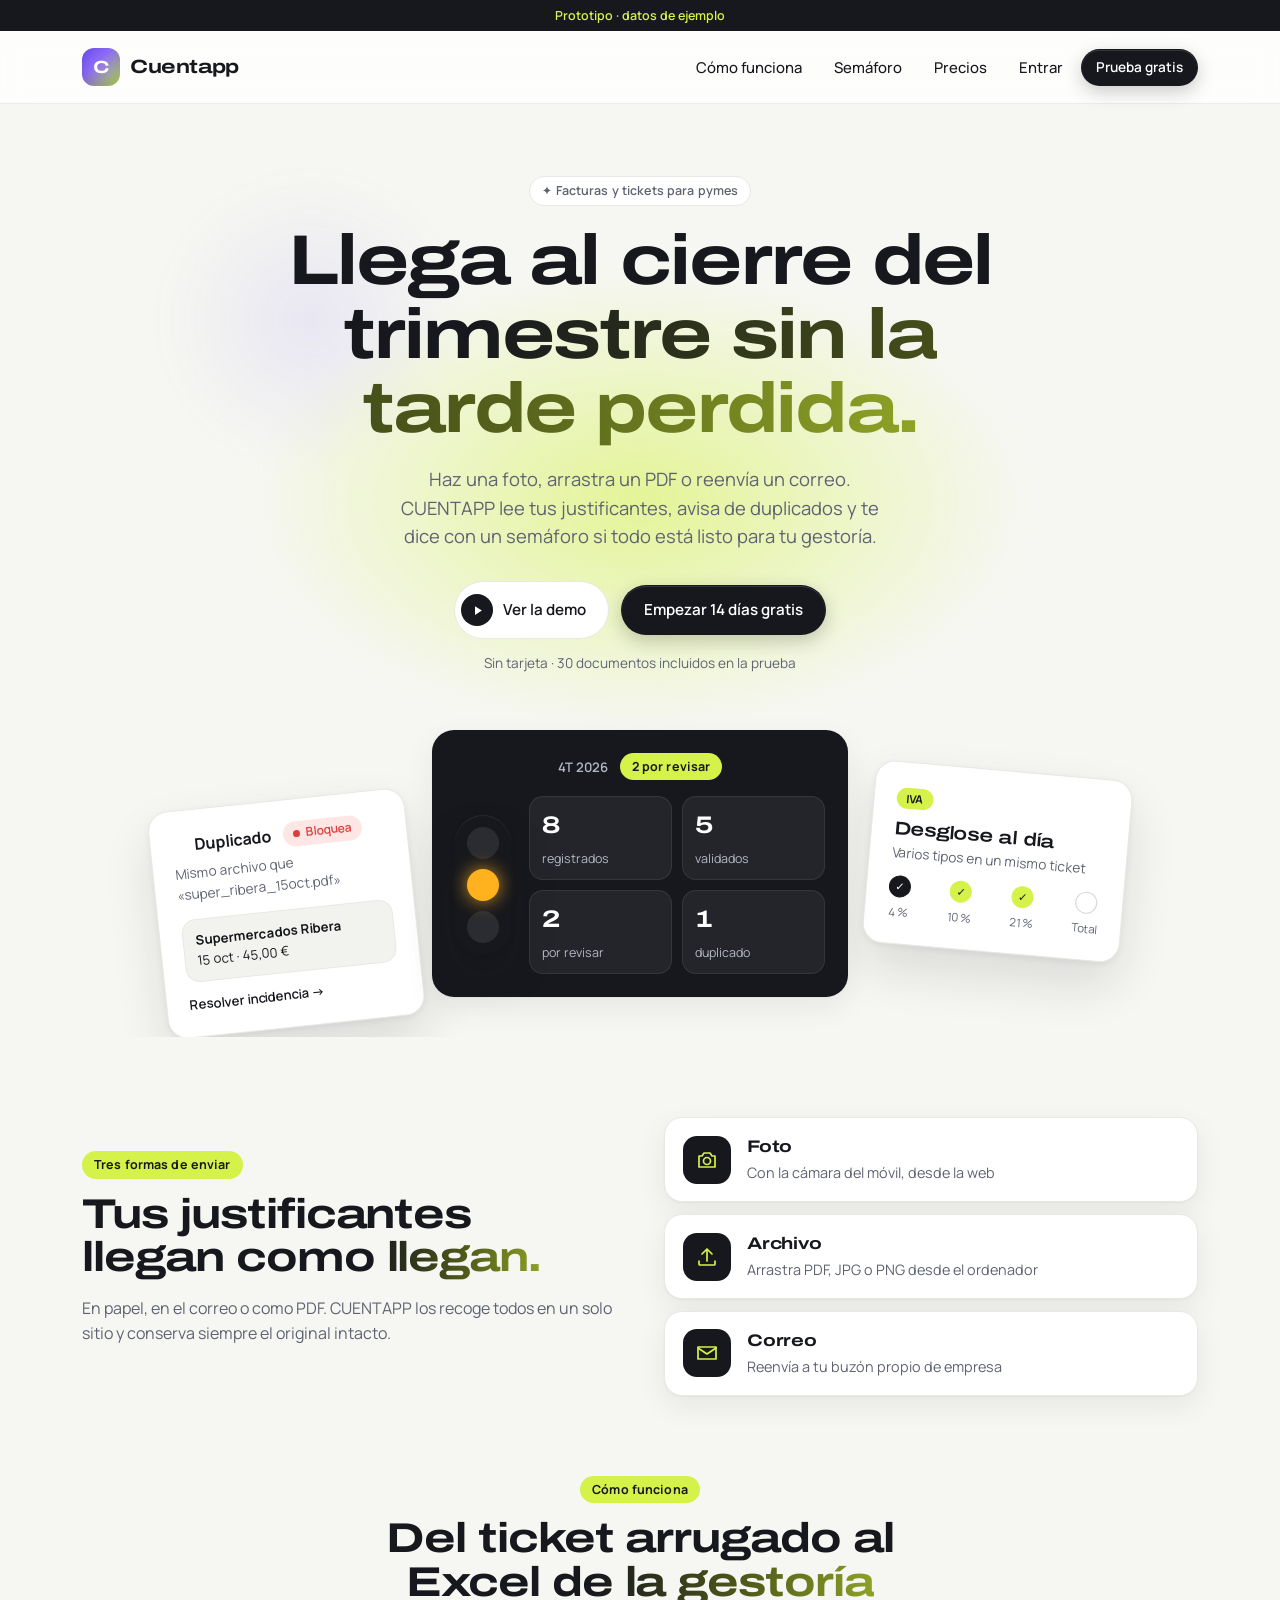
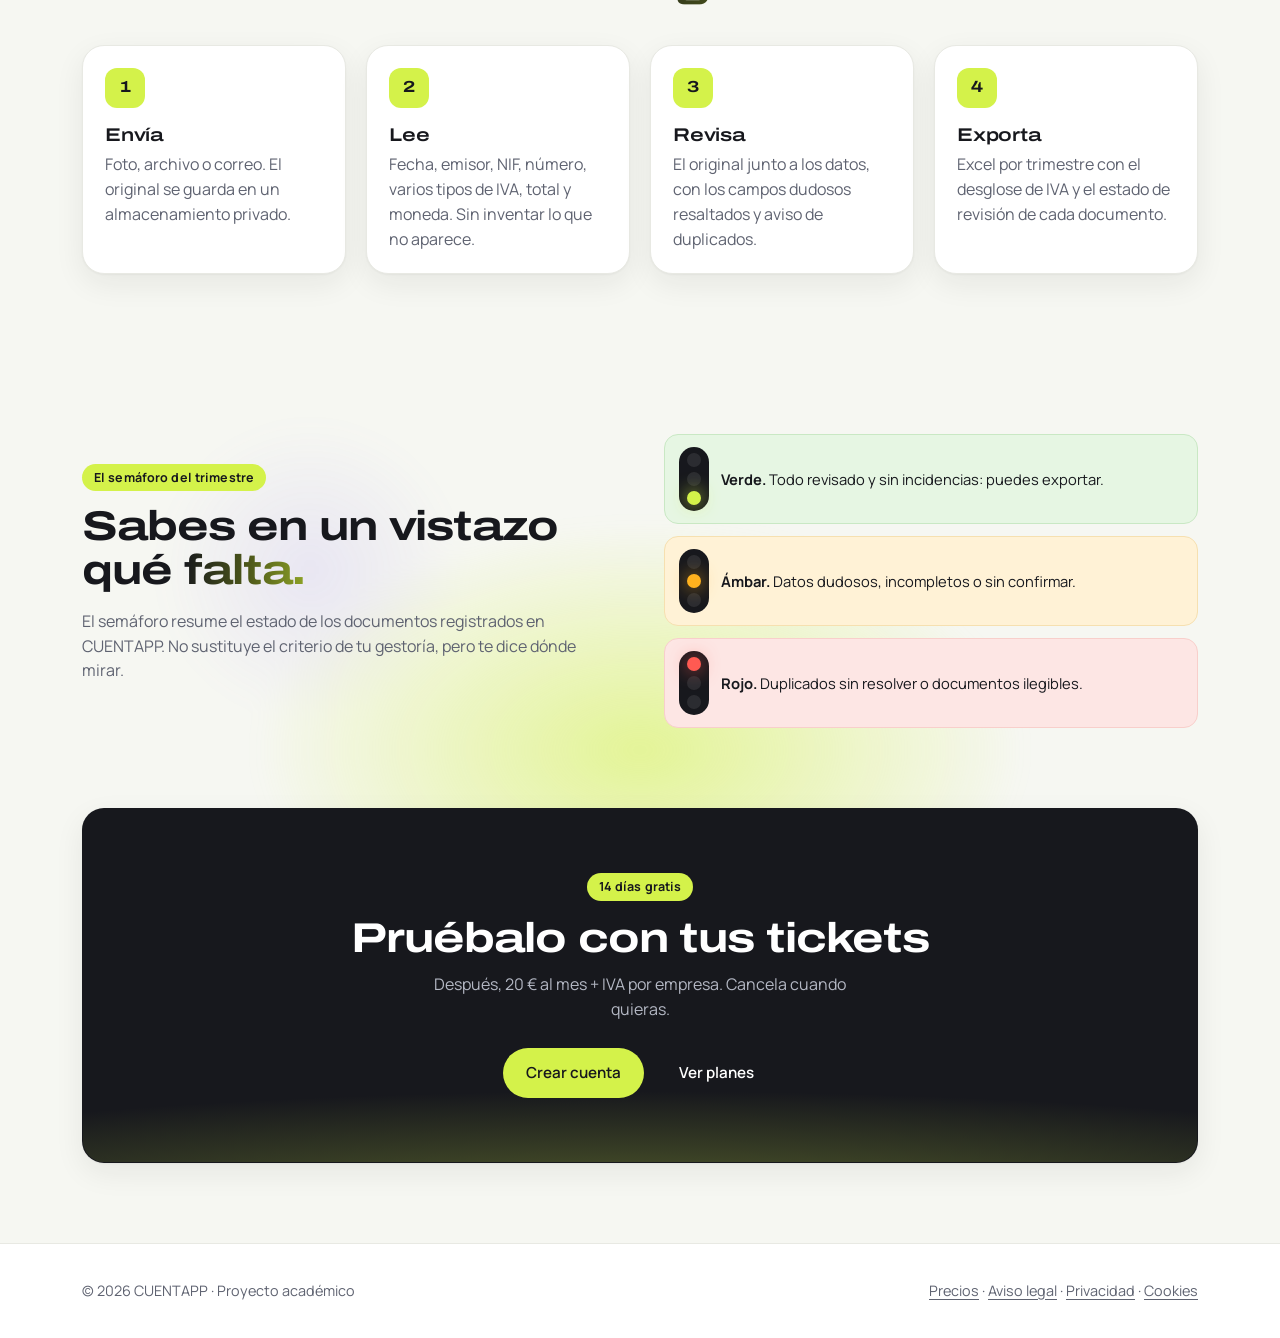
==== commit 26c42258: "Nuevo estilo visual tipo fintech Fondo claro con brillo lima, titulares en Archivo expandida con deg" ====
--- a/index.html
+++ b/index.html
@@ -7,7 +7,7 @@
   <meta name="description" content="Sube tus tickets y facturas por foto, archivo o correo. CUENTAPP los lee, detecta duplicados y te dice con un semáforo si el trimestre está listo para la gestoría.">
   <link rel="preconnect" href="https://fonts.googleapis.com">
   <link rel="preconnect" href="https://fonts.gstatic.com" crossorigin>
-  <link href="https://fonts.googleapis.com/css2?family=Allura&family=Bodoni+Moda:opsz,wght@6..96,500;6..96,700&family=Jost:wght@400;500&family=Oswald:wght@400;500;600&display=swap" rel="stylesheet">
+  <link href="https://fonts.googleapis.com/css2?family=Archivo:wdth,wght@125,600;125,700&family=Manrope:wght@400;500;600;700&display=swap" rel="stylesheet">
   <link rel="stylesheet" href="css/styles.css">
 </head>
 <body>
@@ -15,11 +15,12 @@
 
   <header class="cabecera">
     <div class="contenedor">
-      <a class="logo" href="index.html"><b>CUENTAPP</b></a>
+      <a class="logo" href="index.html"><span class="logo-marca">C</span><b>Cuentapp</b></a>
       <nav class="menu">
         <a class="enlace" href="#como-funciona">Cómo funciona</a>
+        <a class="enlace" href="#semaforo">Semáforo</a>
         <a class="enlace" href="precios.html">Precios</a>
-        <a class="btn btn-fantasma btn-sm" href="login.html">Entrar</a>
+        <a class="enlace" href="login.html">Entrar</a>
         <a class="btn btn-primario btn-sm" href="login.html?modo=registro">Prueba gratis</a>
       </nav>
     </div>
@@ -27,29 +28,38 @@
 
   <main>
     <!-- Hero -->
-    <section class="hero topo">
-      <div class="mancha" style="width:520px;height:460px;right:-120px;top:60px"></div>
-      <div class="contenedor hero-grid">
-        <div>
-          <p class="etiqueta">Facturas y tickets para pymes</p>
-          <h1>Llega al cierre del trimestre</h1>
-          <span class="script">sin la tarde perdida</span>
-          <p class="hero-lead">Haz una foto, arrastra un PDF o reenvía un correo. CUENTAPP lee tus justificantes, avisa de duplicados y te dice con un semáforo si está todo listo para tu gestoría.</p>
-          <div class="fila" style="margin-top:28px">
-            <a class="btn btn-primario" href="login.html?modo=registro">Empezar 14 días gratis</a>
-            <a class="btn btn-secundario" href="login.html">Ver la demo</a>
+    <section class="hero brillo">
+      <div class="contenedor">
+        <span class="chip-claro chip">✦ Facturas y tickets para pymes</span>
+        <h1><span class="acento">Llega al cierre del trimestre sin la tarde perdida.</span></h1>
+        <p class="hero-lead">Haz una foto, arrastra un PDF o reenvía un correo. CUENTAPP lee tus justificantes, avisa de duplicados y te dice con un semáforo si todo está listo para tu gestoría.</p>
+        <div class="fila" style="margin-top:30px">
+          <a class="btn btn-circulo" href="login.html">
+            <span class="circulo"><svg viewBox="0 0 24 24" fill="currentColor"><path d="M8 5v14l11-7z"/></svg></span>
+            Ver la demo
+          </a>
+          <a class="btn btn-primario" href="login.html?modo=registro">Empezar 14 días gratis</a>
+        </div>
+        <p class="suave" style="font-size:.85rem;margin-top:14px">Sin tarjeta · 30 documentos incluidos en la prueba</p>
+
+        <!-- Composición de tarjetas flotantes -->
+        <div class="maqueta" aria-hidden="true">
+          <div class="tarjeta flotante flotante-izq">
+            <div class="fila entre"><b>Duplicado</b><span class="pildora p-rojo">Bloquea</span></div>
+            <p class="suave" style="font-size:.85rem;margin:6px 0 14px">Mismo archivo que «super_ribera_15oct.pdf»</p>
+            <div class="aviso aviso-info" style="font-size:.82rem;padding:10px 12px">
+              <span><b>Supermercados Ribera</b><br>15 oct · 45,00 €</span>
+            </div>
+            <p style="font-size:.82rem;margin:12px 0 0;font-weight:600">Resolver incidencia →</p>
           </div>
-          <p class="suave" style="font-size:.85rem;margin-top:14px">Sin tarjeta · 30 documentos incluidos en la prueba</p>
-        </div>
 
-        <div class="vista-previa">
-          <div class="tarjeta">
+          <div class="tarjeta tarjeta-oscura central">
             <div class="fila entre" style="margin-bottom:16px">
               <span class="etiqueta">4T 2026</span>
-              <span class="pildora p-ambar">2 por revisar</span>
+              <span class="chip">2 por revisar</span>
             </div>
             <div class="mini-panel">
-              <div class="semaforo ambar" aria-label="Semáforo en ámbar"><i></i><i></i><i></i></div>
+              <div class="semaforo ambar"><i></i><i></i><i></i></div>
               <div class="mini-stats">
                 <div><b class="num">8</b><span>registrados</span></div>
                 <div><b class="num">5</b><span>validados</span></div>
@@ -57,9 +67,17 @@
                 <div><b class="num">1</b><span>duplicado</span></div>
               </div>
             </div>
-            <div class="aviso aviso-rojo" style="margin-top:16px">
-              <svg viewBox="0 0 24 24" fill="none" stroke="currentColor" stroke-width="1.7" stroke-linecap="round"><path d="M12 3 2 20h20z"/><path d="M12 10v4M12 17v.5"/></svg>
-              <span>Posible duplicado: «Fwd_ticket_super.pdf»</span>
+          </div>
+
+          <div class="tarjeta flotante flotante-der">
+            <span class="chip" style="font-size:.7rem;padding:2px 10px">IVA</span>
+            <h3 style="margin:10px 0 4px">Desglose al día</h3>
+            <p class="suave" style="font-size:.85rem;margin:0">Varios tipos en un mismo ticket</p>
+            <div class="meses">
+              <div><i class="hecho">✓</i>4 %</div>
+              <div><i class="ok">✓</i>10 %</div>
+              <div><i class="ok">✓</i>21 %</div>
+              <div><i></i>Total</div>
             </div>
           </div>
         </div>
@@ -67,25 +85,25 @@
     </section>
 
     <!-- Tres vías de subida -->
-    <section class="seccion" id="como-funciona" style="padding-top:24px">
+    <section class="seccion" id="como-funciona">
       <div class="contenedor">
         <div class="rejilla rejilla-2" style="align-items:center;gap:48px">
           <div>
-            <p class="etiqueta">Tres formas de enviar</p>
-            <h2>Tus justificantes llegan como llegan.</h2>
+            <span class="chip">Tres formas de enviar</span>
+            <h2 style="margin-top:14px">Tus justificantes llegan <span class="acento">como llegan.</span></h2>
             <p class="suave">En papel, en el correo o como PDF. CUENTAPP los recoge todos en un solo sitio y conserva siempre el original intacto.</p>
           </div>
           <div style="display:flex;flex-direction:column;gap:12px">
-            <div class="tarjeta-flecha">
-              <svg viewBox="0 0 24 24" fill="none" stroke="currentColor" stroke-linecap="round" stroke-linejoin="round"><path d="M5 19c2-6 6-11 13-13" stroke-width="1.8"/><path d="M12 5.5 18.5 6l-1.5 6" stroke-width="1.8"/></svg>
+            <div class="tarjeta-via">
+              <span class="icono-via"><svg viewBox="0 0 24 24" fill="none" stroke="currentColor" stroke-width="1.7" stroke-linecap="round" stroke-linejoin="round"><path d="M4 8h3l2-3h6l2 3h3v11H4z"/><circle cx="12" cy="13" r="3.5"/></svg></span>
               <div><strong>Foto</strong><span>Con la cámara del móvil, desde la web</span></div>
             </div>
-            <div class="tarjeta-flecha">
-              <svg viewBox="0 0 24 24" fill="none" stroke="currentColor" stroke-linecap="round" stroke-linejoin="round"><path d="M5 19c2-6 6-11 13-13" stroke-width="1.8"/><path d="M12 5.5 18.5 6l-1.5 6" stroke-width="1.8"/></svg>
+            <div class="tarjeta-via">
+              <span class="icono-via"><svg viewBox="0 0 24 24" fill="none" stroke="currentColor" stroke-width="1.7" stroke-linecap="round" stroke-linejoin="round"><path d="M12 16V4M7 9l5-5 5 5"/><path d="M4 16v3a1 1 0 0 0 1 1h14a1 1 0 0 0 1-1v-3"/></svg></span>
               <div><strong>Archivo</strong><span>Arrastra PDF, JPG o PNG desde el ordenador</span></div>
             </div>
-            <div class="tarjeta-flecha">
-              <svg viewBox="0 0 24 24" fill="none" stroke="currentColor" stroke-linecap="round" stroke-linejoin="round"><path d="M5 19c2-6 6-11 13-13" stroke-width="1.8"/><path d="M12 5.5 18.5 6l-1.5 6" stroke-width="1.8"/></svg>
+            <div class="tarjeta-via">
+              <span class="icono-via"><svg viewBox="0 0 24 24" fill="none" stroke="currentColor" stroke-width="1.7" stroke-linecap="round" stroke-linejoin="round"><path d="M3 6h18v12H3z"/><path d="m3 7 9 6 9-6"/></svg></span>
               <div><strong>Correo</strong><span>Reenvía a tu buzón propio de empresa</span></div>
             </div>
           </div>
@@ -94,31 +112,33 @@
     </section>
 
     <!-- Pasos -->
-    <section class="seccion topo" style="background:#f6e7d6">
+    <section class="seccion" style="padding-top:0">
       <div class="contenedor">
-        <p class="etiqueta">Cómo funciona</p>
-        <h2 style="max-width:18ch">Del ticket arrugado al Excel de la gestoría</h2>
-        <div class="rejilla rejilla-4" style="margin-top:36px">
-          <div class="paso"><span class="paso-num">1</span><div><h3>Envía</h3><p class="suave">Foto, archivo o correo. Se guarda el original en un almacenamiento privado.</p></div></div>
-          <div class="paso"><span class="paso-num">2</span><div><h3>Lee</h3><p class="suave">Fecha, emisor, NIF, número, varios tipos de IVA, total y moneda. Sin inventar lo que no aparece.</p></div></div>
-          <div class="paso"><span class="paso-num">3</span><div><h3>Revisa</h3><p class="suave">El original junto a los datos, con los campos dudosos resaltados. Avisos de duplicados.</p></div></div>
-          <div class="paso"><span class="paso-num">4</span><div><h3>Exporta</h3><p class="suave">Excel por trimestre con el desglose de IVA y el estado de revisión de cada documento.</p></div></div>
+        <div style="text-align:center;max-width:620px;margin:0 auto 40px">
+          <span class="chip">Cómo funciona</span>
+          <h2 style="margin-top:14px">Del ticket arrugado <span class="acento">al Excel de la gestoría</span></h2>
+        </div>
+        <div class="rejilla rejilla-4">
+          <div class="paso"><span class="paso-num">1</span><h3>Envía</h3><p class="suave" style="margin:0">Foto, archivo o correo. El original se guarda en un almacenamiento privado.</p></div>
+          <div class="paso"><span class="paso-num">2</span><h3>Lee</h3><p class="suave" style="margin:0">Fecha, emisor, NIF, número, varios tipos de IVA, total y moneda. Sin inventar lo que no aparece.</p></div>
+          <div class="paso"><span class="paso-num">3</span><h3>Revisa</h3><p class="suave" style="margin:0">El original junto a los datos, con los campos dudosos resaltados y aviso de duplicados.</p></div>
+          <div class="paso"><span class="paso-num">4</span><h3>Exporta</h3><p class="suave" style="margin:0">Excel por trimestre con el desglose de IVA y el estado de revisión de cada documento.</p></div>
         </div>
       </div>
     </section>
 
     <!-- Semáforo -->
-    <section class="seccion">
+    <section class="seccion brillo" id="semaforo">
       <div class="contenedor rejilla rejilla-2" style="align-items:center;gap:48px">
         <div>
-          <p class="etiqueta">El semáforo del trimestre</p>
-          <h2>Sabes en un vistazo <span class="script" style="font-size:1.3em">qué falta</span></h2>
+          <span class="chip">El semáforo del trimestre</span>
+          <h2 style="margin-top:14px">Sabes en un vistazo <span class="acento">qué falta.</span></h2>
           <p class="suave">El semáforo resume el estado de los documentos registrados en CUENTAPP. No sustituye el criterio de tu gestoría, pero te dice dónde mirar.</p>
         </div>
         <div style="display:flex;flex-direction:column;gap:12px">
-          <div class="aviso aviso-verde"><div class="semaforo mini verde"><i></i><i></i><i></i></div><div><b>Verde.</b> Todo revisado y sin incidencias: puedes exportar.</div></div>
-          <div class="aviso aviso-ambar"><div class="semaforo mini ambar"><i></i><i></i><i></i></div><div><b>Ámbar.</b> Datos dudosos, incompletos o sin confirmar.</div></div>
-          <div class="aviso aviso-rojo"><div class="semaforo mini rojo"><i></i><i></i><i></i></div><div><b>Rojo.</b> Duplicados sin resolver o documentos ilegibles.</div></div>
+          <div class="aviso aviso-verde" style="align-items:center"><div class="semaforo mini verde"><i></i><i></i><i></i></div><div><b>Verde.</b> Todo revisado y sin incidencias: puedes exportar.</div></div>
+          <div class="aviso aviso-ambar" style="align-items:center"><div class="semaforo mini ambar"><i></i><i></i><i></i></div><div><b>Ámbar.</b> Datos dudosos, incompletos o sin confirmar.</div></div>
+          <div class="aviso aviso-rojo" style="align-items:center"><div class="semaforo mini rojo"><i></i><i></i><i></i></div><div><b>Rojo.</b> Duplicados sin resolver o documentos ilegibles.</div></div>
         </div>
       </div>
     </section>
@@ -126,11 +146,14 @@
     <!-- CTA -->
     <section class="seccion" style="padding-top:0">
       <div class="contenedor">
-        <div class="tarjeta topo" style="background:var(--degradado-cafe);color:var(--crema);text-align:center;padding:56px 24px;border:0">
-          <h2 style="color:var(--crema);text-transform:uppercase">Pruébalo con tus tickets</h2>
-          <span class="script" style="font-size:2.6rem;color:var(--arena);display:block;margin-bottom:16px">14 días gratis</span>
-          <a class="btn btn-primario" style="background:var(--crema);color:var(--cafe)" href="login.html?modo=registro">Crear cuenta</a>
-          <p style="margin:16px 0 0;color:var(--arena);font-size:.9rem">Después, 20 € al mes + IVA por empresa. <a href="precios.html" style="color:var(--crema)">Ver planes</a></p>
+        <div class="tarjeta tarjeta-oscura plan destacado" style="text-align:center;padding:64px 24px;align-items:center">
+          <span class="chip">14 días gratis</span>
+          <h2 style="margin:16px 0 12px;color:#fff">Pruébalo con tus tickets</h2>
+          <p class="suave" style="max-width:44ch;margin:0 auto 26px">Después, 20 € al mes + IVA por empresa. Cancela cuando quieras.</p>
+          <div class="fila" style="justify-content:center">
+            <a class="btn btn-lima" href="login.html?modo=registro">Crear cuenta</a>
+            <a class="btn btn-fantasma" style="color:#fff" href="precios.html">Ver planes</a>
+          </div>
         </div>
       </div>
     </section>
--- a/css/styles.css
+++ b/css/styles.css
@@ -1,44 +1,44 @@
 /* =========================================================
    CUENTAPP · Estilos comunes
-   Estética: crema, marrones café, serif didona + caligrafía
+   Estética fintech: blanco limpio, brillo lima, sans ancha,
+   botones píldora oscuros y tarjetas flotantes
    ========================================================= */
 
 :root {
-  /* Paleta base (Dribbble de referencia) */
-  --crema: #fde2c2;
-  --crema-suave: #fbf0e3;
-  --papel: #fffaf4;
-  --tinta: #1c0e03;
-  --arena: #d8b593;
-  --caramelo: #9a622d;
-  --cafe: #5f4226;
-  --tostado: #c39869;
-  --piedra: #b0a290;
-
-  /* Derivados */
-  --fondo: var(--crema-suave);
+  /* Paleta base */
+  --tinta: #17181d;
+  --tinta-2: #2a2c33;
+  --lima: #d4f24a;
+  --lima-suave: #f1f9c8;
+  --oliva: #6f7f1d;
+  --violeta: #7a5af8;
+
+  /* Superficies y texto */
+  --fondo: #f6f7f2;
+  --papel: #ffffff;
   --texto: var(--tinta);
-  --texto-suave: #6b5442;
-  --borde: #e6d2bb;
-  --borde-fuerte: #cdb08f;
-
-  /* Semáforo, afinado a la paleta cálida */
-  --verde: #5d7a3a;
-  --verde-fondo: #e9eed9;
-  --ambar: #c27c1e;
-  --ambar-fondo: #f8e6c6;
-  --rojo: #a23b26;
-  --rojo-fondo: #f5d9cf;
-
-  --radio: 18px;
-  --radio-sm: 10px;
-  --sombra: 0 1px 2px rgba(28, 14, 3, .06), 0 8px 24px rgba(95, 66, 38, .08);
-  --degradado-cafe: linear-gradient(135deg, #4a3220 0%, #6b4a2b 100%);
-
-  --f-display: "Bodoni Moda", "Didot", Georgia, serif;
-  --f-script: "Allura", "Brush Script MT", cursive;
-  --f-label: "Oswald", "Arial Narrow", sans-serif;
-  --f-body: "Jost", system-ui, -apple-system, "Segoe UI", sans-serif;
+  --texto-suave: #5f6371;
+  --texto-tenue: #9095a1;
+  --borde: #e8e9e3;
+  --borde-fuerte: #d5d7cf;
+
+  /* Semáforo */
+  --verde: #2f9e44;
+  --verde-fondo: #e6f6e3;
+  --ambar: #d98a00;
+  --ambar-fondo: #fff2d6;
+  --rojo: #e03e3e;
+  --rojo-fondo: #fde6e4;
+
+  --radio: 22px;
+  --radio-sm: 12px;
+  --sombra: 0 1px 2px rgba(23, 24, 29, .04), 0 10px 30px rgba(23, 24, 29, .07);
+  --sombra-flotante: 0 2px 6px rgba(23, 24, 29, .05), 0 24px 50px rgba(23, 24, 29, .12);
+  --degradado-titulo: linear-gradient(95deg, var(--tinta) 0%, var(--tinta) 45%, #4f5a1a 75%, #8ea326 100%);
+  --degradado-marca: linear-gradient(135deg, #6b4ef0 0%, #8e6cf7 40%, #b7e04a 100%);
+
+  --f-display: "Archivo", "Helvetica Neue", Arial, sans-serif;
+  --f-body: "Manrope", system-ui, -apple-system, "Segoe UI", sans-serif;
 }
 
 * { box-sizing: border-box; }
@@ -53,40 +53,52 @@
   -webkit-font-smoothing: antialiased;
 }
 img { max-width: 100%; display: block; }
-a { color: var(--caramelo); }
-a:hover { color: var(--cafe); }
+a { color: var(--tinta); text-underline-offset: 3px; }
+a:hover { color: var(--oliva); }
 button, input, select, textarea { font: inherit; color: inherit; }
-:focus-visible { outline: 2px solid var(--caramelo); outline-offset: 2px; }
+:focus-visible { outline: 2px solid var(--violeta); outline-offset: 2px; }
 
 /* ---------- Tipografía ---------- */
-h1, h2, h3 { font-family: var(--f-display); font-weight: 700; line-height: 1.1; margin: 0 0 .4em; letter-spacing: -.01em; }
-h1 { font-size: clamp(2.2rem, 5vw, 3.6rem); text-transform: uppercase; }
-h2 { font-size: clamp(1.6rem, 3.2vw, 2.4rem); }
-h3 { font-size: 1.25rem; }
+h1, h2, h3 {
+  font-family: var(--f-display);
+  font-stretch: 125%;
+  font-weight: 700;
+  line-height: 1.05;
+  margin: 0 0 .4em;
+  letter-spacing: -.025em;
+}
+h1 { font-size: clamp(2.3rem, 5.6vw, 4.4rem); }
+h2 { font-size: clamp(1.7rem, 3.4vw, 2.6rem); }
+h3 { font-size: 1.15rem; font-weight: 600; letter-spacing: -.01em; }
 p { margin: 0 0 1em; }
-.script {
-  font-family: var(--f-script);
-  font-weight: 400;
-  color: var(--tostado);
-  text-transform: none;
-  letter-spacing: .02em;
-  line-height: 1;
-}
-.etiqueta {
-  font-family: var(--f-label);
-  text-transform: uppercase;
-  letter-spacing: .14em;
+
+/* Texto con degradado, como el titular de referencia */
+.acento {
+  background: var(--degradado-titulo);
+  -webkit-background-clip: text;
+  background-clip: text;
+  color: transparent;
+}
+/* Etiqueta en píldora lima */
+.chip {
+  display: inline-flex; align-items: center; gap: 6px;
+  padding: 4px 12px;
+  border-radius: 999px;
+  background: var(--lima);
+  color: var(--tinta);
   font-size: .78rem;
-  font-weight: 500;
-  color: var(--caramelo);
-}
+  font-weight: 700;
+  letter-spacing: .01em;
+}
+.chip-claro { background: var(--papel); border: 1px solid var(--borde); color: var(--texto-suave); font-weight: 600; }
+.etiqueta { font-size: .82rem; font-weight: 600; color: var(--texto-suave); }
 .suave { color: var(--texto-suave); }
 .num { font-variant-numeric: tabular-nums; }
 
 /* ---------- Layout ---------- */
-.contenedor { width: 100%; max-width: 1140px; margin: 0 auto; padding: 0 16px; }
+.contenedor { width: 100%; max-width: 1180px; margin: 0 auto; padding: 0 16px; }
 @media (min-width: 720px) { .contenedor { padding: 0 32px; } }
-.seccion { padding: 72px 0; position: relative; }
+.seccion { padding: 80px 0; position: relative; }
 .rejilla { display: grid; gap: 20px; }
 @media (min-width: 720px) {
   .rejilla-2 { grid-template-columns: repeat(2, 1fr); }
@@ -98,22 +110,18 @@
 .oculto { display: none !important; }
 @media (max-width: 959px) { .oculto-movil { display: none !important; } }
 
-/* Fondo de líneas topográficas */
-.topo { position: relative; overflow: hidden; isolation: isolate; }
-.topo::before {
+/* Brillo lima de fondo */
+.brillo { position: relative; overflow: hidden; isolation: isolate; }
+.brillo::before {
   content: "";
   position: absolute;
-  inset: -10% -20% auto auto;
-  width: 640px; height: 640px;
-  background: url("../assets/topo.svg") center/contain no-repeat;
-  opacity: .55;
-  z-index: -1;
-  pointer-events: none;
-}
-.mancha {
-  position: absolute;
-  background: #f6e3cf;
-  border-radius: 58% 42% 55% 45% / 45% 55% 45% 55%;
+  left: 50%; top: 0;
+  width: min(1100px, 140%); height: 720px;
+  transform: translateX(-50%);
+  background:
+    radial-gradient(closest-side at 50% 55%, rgba(212, 242, 74, .55), rgba(212, 242, 74, 0) 70%),
+    radial-gradient(closest-side at 20% 30%, rgba(122, 90, 248, .10), rgba(122, 90, 248, 0) 70%);
+  filter: blur(10px);
   z-index: -1;
   pointer-events: none;
 }
@@ -121,46 +129,55 @@
 /* ---------- Botones ---------- */
 .btn {
   display: inline-flex; align-items: center; justify-content: center; gap: 10px;
-  padding: 12px 20px;
-  border-radius: 12px;
+  padding: 12px 22px;
+  min-height: 44px;
+  border-radius: 999px;
   border: 1px solid transparent;
-  font-family: var(--f-label);
-  text-transform: uppercase;
-  letter-spacing: .12em;
-  font-size: .85rem;
-  font-weight: 500;
+  font-weight: 600;
+  font-size: .95rem;
   text-decoration: none;
   cursor: pointer;
   transition: transform .15s ease, box-shadow .15s ease, background .15s ease;
   white-space: nowrap;
 }
 .btn:active { transform: translateY(1px); }
-.btn-primario { background: var(--degradado-cafe); color: var(--arena); box-shadow: 0 6px 16px rgba(74, 50, 32, .25); }
-.btn-primario:hover { color: var(--crema); box-shadow: 0 8px 22px rgba(74, 50, 32, .32); }
-.btn-secundario { background: var(--papel); color: var(--cafe); border-color: var(--borde-fuerte); }
-.btn-secundario:hover { background: #fff; color: var(--tinta); }
-.btn-fantasma { background: transparent; color: var(--cafe); }
-.btn-fantasma:hover { background: rgba(216, 181, 147, .25); color: var(--tinta); }
-.btn-peligro { background: var(--rojo-fondo); color: var(--rojo); border-color: #e6b6a8; }
-.btn-sm { padding: 8px 12px; font-size: .75rem; border-radius: 10px; }
+.btn-primario { background: var(--tinta); color: #fff; box-shadow: 0 6px 18px rgba(23, 24, 29, .22), inset 0 1px 0 rgba(255, 255, 255, .12); }
+.btn-primario:hover { background: #000; color: #fff; transform: translateY(-1px); box-shadow: 0 10px 24px rgba(23, 24, 29, .28); }
+.btn-secundario { background: var(--papel); color: var(--tinta); border-color: var(--borde-fuerte); }
+.btn-secundario:hover { border-color: var(--tinta); color: var(--tinta); }
+.btn-fantasma { background: transparent; color: var(--tinta); }
+.btn-fantasma:hover { background: rgba(23, 24, 29, .06); color: var(--tinta); }
+.btn-lima { background: var(--lima); color: var(--tinta); }
+.btn-lima:hover { background: #c8ea2c; color: var(--tinta); }
+.btn-peligro { background: var(--rojo-fondo); color: var(--rojo); border-color: #f6c4c0; }
+.btn-sm { padding: 7px 14px; min-height: 36px; font-size: .85rem; }
 .btn-bloque { width: 100%; }
-.btn[disabled] { opacity: .5; cursor: not-allowed; }
+.btn[disabled] { opacity: .45; cursor: not-allowed; transform: none; box-shadow: none; }
 .btn svg { width: 18px; height: 18px; flex: none; }
-
-/* Botón grande al estilo de las tarjetas del Dribbble */
-.tarjeta-flecha {
-  display: flex; align-items: center; gap: 18px;
-  padding: 18px 22px;
-  border-radius: 14px;
-  background: var(--degradado-cafe);
-  color: var(--crema);
+/* Botón con círculo oscuro a la izquierda («Check our video») */
+.btn-circulo { padding-left: 6px; background: var(--papel); border-color: var(--borde); color: var(--tinta); }
+.btn-circulo .circulo { width: 32px; height: 32px; border-radius: 50%; background: var(--tinta); color: #fff; display: grid; place-items: center; }
+.btn-circulo .circulo svg { width: 15px; height: 15px; }
+.btn-circulo:hover { border-color: var(--tinta); }
+
+/* Tarjeta de vía de subida */
+.tarjeta-via {
+  display: flex; align-items: center; gap: 16px;
+  padding: 16px 18px;
+  border-radius: 18px;
+  background: var(--papel);
+  border: 1px solid var(--borde);
+  box-shadow: var(--sombra);
+  color: var(--tinta);
   text-decoration: none;
-}
-.tarjeta-flecha:nth-child(2) { background: linear-gradient(135deg, #5f4226, #7d5634); }
-.tarjeta-flecha:nth-child(3) { background: linear-gradient(135deg, #7d5634, #9a6e45); }
-.tarjeta-flecha svg { width: 40px; height: 40px; flex: none; color: var(--crema); }
-.tarjeta-flecha strong { display: block; font-family: var(--f-label); text-transform: uppercase; letter-spacing: .14em; color: var(--arena); font-size: 1.15rem; font-weight: 600; }
-.tarjeta-flecha span { font-size: .9rem; color: #ead7c2; }
+  transition: transform .15s ease, box-shadow .15s ease;
+}
+.tarjeta-via:hover { transform: translateY(-2px); box-shadow: var(--sombra-flotante); color: var(--tinta); }
+.tarjeta-via .icono-via { width: 48px; height: 48px; border-radius: 14px; background: var(--tinta); color: var(--lima); display: grid; place-items: center; flex: none; }
+.tarjeta-via .icono-via svg { width: 24px; height: 24px; }
+.tarjeta-via strong { display: block; font-family: var(--f-display); font-stretch: 125%; font-size: 1.05rem; letter-spacing: -.01em; }
+.tarjeta-via span { font-size: .9rem; color: var(--texto-suave); }
+.tarjeta-via .flecha { margin-left: auto; width: 20px; height: 20px; color: var(--texto-tenue); }
 
 /* ---------- Tarjetas ---------- */
 .tarjeta {
@@ -172,21 +189,24 @@
 }
 .tarjeta-titulo { display: flex; align-items: center; justify-content: space-between; gap: 12px; margin-bottom: 14px; }
 .tarjeta-titulo h3 { margin: 0; }
+.tarjeta-oscura { background: var(--tinta); color: #fff; border-color: transparent; }
+.tarjeta-oscura .suave, .tarjeta-oscura .etiqueta { color: #b4b8c4; }
 
 /* ---------- Formularios ---------- */
 .campo { display: flex; flex-direction: column; gap: 6px; margin-bottom: 14px; }
-.campo label { font-family: var(--f-label); text-transform: uppercase; letter-spacing: .1em; font-size: .72rem; color: var(--cafe); }
+.campo label { font-size: .8rem; font-weight: 600; color: var(--texto-suave); }
 .campo input, .campo select, .campo textarea {
   width: 100%;
-  padding: 11px 13px;
+  padding: 11px 14px;
   border: 1px solid var(--borde-fuerte);
   border-radius: var(--radio-sm);
   background: #fff;
-  min-height: 44px;
-}
-.campo input:focus, .campo select:focus { border-color: var(--caramelo); outline: none; box-shadow: 0 0 0 3px rgba(154, 98, 45, .15); }
-.campo.dudoso input, .campo.dudoso select { border-color: var(--ambar); background: #fffaf0; box-shadow: 0 0 0 3px rgba(194, 124, 30, .12); }
-.campo.dudoso label::after { content: " · dudoso"; color: var(--ambar); }
+  min-height: 46px;
+  transition: border-color .15s ease, box-shadow .15s ease;
+}
+.campo input:focus, .campo select:focus { border-color: var(--tinta); outline: none; box-shadow: 0 0 0 4px rgba(212, 242, 74, .55); }
+.campo.dudoso input, .campo.dudoso select { border-color: var(--ambar); background: #fffaf0; }
+.campo.dudoso label::after { content: "Dudoso"; margin-left: 8px; padding: 1px 8px; border-radius: 999px; background: var(--ambar-fondo); color: var(--ambar); font-size: .7rem; }
 .campo.vacio input { border-style: dashed; }
 .ayuda { font-size: .8rem; color: var(--texto-suave); }
 .error-texto { color: var(--rojo); font-size: .85rem; }
@@ -195,251 +215,272 @@
 .aviso {
   display: flex; gap: 12px; align-items: flex-start;
   padding: 12px 14px;
-  border-radius: 12px;
+  border-radius: 14px;
   border: 1px solid var(--borde);
   background: var(--papel);
   font-size: .92rem;
+  color: var(--tinta);
 }
 .aviso svg { width: 20px; height: 20px; flex: none; margin-top: 2px; }
-.aviso-rojo { background: var(--rojo-fondo); border-color: #e9bfb2; color: #6e2516; }
-.aviso-ambar { background: var(--ambar-fondo); border-color: #ecd09f; color: #6a420c; }
-.aviso-verde { background: var(--verde-fondo); border-color: #cfd9b4; color: #33461c; }
-.aviso-info { background: #f3e9dd; border-color: var(--borde); color: var(--cafe); }
+.aviso-rojo { background: var(--rojo-fondo); border-color: #f8cfcb; }
+.aviso-rojo svg { color: var(--rojo); }
+.aviso-ambar { background: var(--ambar-fondo); border-color: #f6e0b0; }
+.aviso-ambar svg { color: var(--ambar); }
+.aviso-verde { background: var(--verde-fondo); border-color: #c9e8c4; }
+.aviso-verde svg { color: var(--verde); }
+.aviso-info { background: #f2f3ee; }
 
 /* ---------- Píldoras de estado ---------- */
 .pildora {
   display: inline-flex; align-items: center; gap: 6px;
   padding: 3px 10px;
   border-radius: 999px;
-  font-size: .75rem;
-  font-weight: 500;
+  font-size: .76rem;
+  font-weight: 600;
   white-space: nowrap;
-  border: 1px solid transparent;
 }
 .pildora::before { content: ""; width: 7px; height: 7px; border-radius: 50%; background: currentColor; }
 .p-verde { background: var(--verde-fondo); color: var(--verde); }
 .p-ambar { background: var(--ambar-fondo); color: var(--ambar); }
 .p-rojo { background: var(--rojo-fondo); color: var(--rojo); }
-.p-gris { background: #efe6db; color: var(--texto-suave); }
+.p-gris { background: #eeefea; color: var(--texto-suave); }
 
 /* ---------- Semáforo ---------- */
 .semaforo {
   display: inline-flex; flex-direction: column; gap: 10px;
-  padding: 14px 12px;
-  border-radius: 40px;
-  background: var(--degradado-cafe);
-  box-shadow: inset 0 2px 6px rgba(0, 0, 0, .25), var(--sombra);
-}
-.semaforo i { width: 34px; height: 34px; border-radius: 50%; background: rgba(255, 255, 255, .12); display: block; transition: all .3s ease; }
-.semaforo.rojo i:nth-child(1) { background: #d9583e; box-shadow: 0 0 18px #d9583e; }
-.semaforo.ambar i:nth-child(2) { background: #e9a23b; box-shadow: 0 0 18px #e9a23b; }
-.semaforo.verde i:nth-child(3) { background: #8fb35a; box-shadow: 0 0 18px #8fb35a; }
-.semaforo.horizontal { flex-direction: row; padding: 10px 14px; }
-.semaforo.mini i { width: 16px; height: 16px; }
-.semaforo.mini { gap: 6px; padding: 7px 9px; }
+  padding: 12px;
+  border-radius: 28px;
+  background: var(--tinta);
+  box-shadow: inset 0 1px 0 rgba(255, 255, 255, .08), var(--sombra-flotante);
+}
+.semaforo i { width: 32px; height: 32px; border-radius: 50%; background: rgba(255, 255, 255, .09); display: block; transition: all .3s ease; }
+.semaforo.rojo i:nth-child(1) { background: #ff5a52; box-shadow: 0 0 18px rgba(255, 90, 82, .8); }
+.semaforo.ambar i:nth-child(2) { background: #ffb21e; box-shadow: 0 0 18px rgba(255, 178, 30, .8); }
+.semaforo.verde i:nth-child(3) { background: var(--lima); box-shadow: 0 0 18px rgba(212, 242, 74, .9); }
+.semaforo.horizontal { flex-direction: row; padding: 9px 12px; }
+.semaforo.mini { gap: 5px; padding: 6px 8px; border-radius: 16px; box-shadow: none; }
+.semaforo.mini i { width: 14px; height: 14px; }
 
 /* ---------- Tablas ---------- */
 .tabla-envoltorio { overflow-x: auto; border-radius: var(--radio-sm); }
 table.tabla { width: 100%; border-collapse: collapse; font-size: .92rem; }
 .tabla th {
   text-align: left;
-  font-family: var(--f-label);
-  text-transform: uppercase;
-  letter-spacing: .1em;
-  font-size: .7rem;
-  font-weight: 500;
-  color: var(--cafe);
+  font-size: .76rem;
+  font-weight: 600;
+  color: var(--texto-tenue);
   padding: 10px 12px;
-  border-bottom: 1px solid var(--borde-fuerte);
+  border-bottom: 1px solid var(--borde);
   white-space: nowrap;
 }
-.tabla td { padding: 12px; border-bottom: 1px solid var(--borde); vertical-align: middle; }
+.tabla td { padding: 13px 12px; border-bottom: 1px solid var(--borde); vertical-align: middle; }
+.tabla tr:last-child td { border-bottom: 0; }
 .tabla tr.clic { cursor: pointer; }
-.tabla tr.clic:hover td { background: #fbf3e9; }
+.tabla tr.clic:hover td { background: #f8f9f4; }
 .tabla .der { text-align: right; }
 
 /* =========================================================
    WEB PÚBLICA
    ========================================================= */
+.cinta-demo {
+  background: var(--tinta); color: var(--lima);
+  text-align: center; font-size: .78rem; font-weight: 600; padding: 6px 16px;
+}
 .cabecera {
   position: sticky; top: 0; z-index: 20;
-  background: rgba(251, 240, 227, .9);
-  backdrop-filter: blur(8px);
-  border-bottom: 1px solid var(--borde);
-}
-.cabecera .contenedor { display: flex; align-items: center; justify-content: space-between; height: 68px; gap: 16px; }
-.logo { display: inline-flex; align-items: baseline; gap: 2px; text-decoration: none; color: var(--tinta); }
-.logo b { font-family: var(--f-display); font-size: 1.45rem; letter-spacing: .02em; }
-.logo em { font-family: var(--f-script); font-style: normal; color: var(--caramelo); font-size: 1.7rem; margin-left: 2px; }
-.menu { display: flex; gap: 6px; align-items: center; }
-.menu a.enlace { text-decoration: none; color: var(--cafe); padding: 8px 12px; border-radius: 10px; font-size: .95rem; }
-.menu a.enlace:hover { background: rgba(216, 181, 147, .3); color: var(--tinta); }
+  background: rgba(255, 255, 255, .8);
+  backdrop-filter: saturate(1.4) blur(12px);
+  border-bottom: 1px solid rgba(232, 233, 227, .8);
+}
+.cabecera .contenedor { display: flex; align-items: center; justify-content: space-between; height: 72px; gap: 16px; }
+.logo { display: inline-flex; align-items: center; gap: 10px; text-decoration: none; color: var(--tinta); }
+.logo-marca {
+  width: 38px; height: 38px; border-radius: 12px;
+  background: var(--degradado-marca);
+  color: #fff;
+  display: grid; place-items: center;
+  font-family: var(--f-display); font-stretch: 125%; font-weight: 700; font-size: 1.1rem;
+  box-shadow: inset 0 -6px 12px rgba(0, 0, 0, .12);
+}
+.logo b { font-family: var(--f-display); font-stretch: 125%; font-weight: 700; font-size: 1.2rem; letter-spacing: -.02em; }
+.logo:hover { color: var(--tinta); }
+.menu { display: flex; gap: 4px; align-items: center; }
+.menu a.enlace { text-decoration: none; color: var(--tinta); padding: 8px 14px; border-radius: 999px; font-size: .93rem; font-weight: 500; }
+.menu a.enlace:hover { background: rgba(23, 24, 29, .05); }
 @media (max-width: 719px) { .menu .enlace { display: none; } }
 
-.hero { padding: 64px 0 80px; }
-.hero h1 { margin-bottom: 0; }
-.hero .script { display: block; font-size: clamp(2.6rem, 6vw, 4.6rem); margin: -.1em 0 .3em .1em; }
-.hero-lead { font-size: 1.15rem; color: var(--texto-suave); max-width: 34ch; }
-.hero-grid { display: grid; gap: 40px; align-items: center; }
-@media (min-width: 900px) { .hero-grid { grid-template-columns: 1.1fr .9fr; } }
-
-.vista-previa { position: relative; }
-.vista-previa .tarjeta { position: relative; }
+/* Hero centrado */
+.hero { padding: 72px 0 40px; text-align: center; }
+.hero h1 { max-width: 15ch; margin: 18px auto 20px; }
+.hero-lead { font-size: 1.15rem; color: var(--texto-suave); max-width: 46ch; margin: 0 auto; }
+.hero .fila { justify-content: center; }
+
+/* Composición de tarjetas flotantes bajo el hero */
+.maqueta { position: relative; max-width: 980px; margin: 56px auto 0; display: flex; justify-content: center; align-items: flex-start; gap: 24px; }
+.maqueta .central { width: min(420px, 100%); position: relative; z-index: 2; text-align: left; }
+.flotante { position: relative; width: 260px; text-align: left; border-radius: 20px; box-shadow: var(--sombra-flotante); }
+.flotante-izq { transform: rotate(-6deg) translateY(70px); }
+.flotante-der { transform: rotate(5deg) translateY(40px); }
+@media (max-width: 899px) { .flotante { display: none; } }
 .mini-panel { display: flex; gap: 18px; align-items: center; }
 .mini-stats { display: grid; grid-template-columns: repeat(2, 1fr); gap: 10px; flex: 1; }
-.mini-stats div { background: #fff; border: 1px solid var(--borde); border-radius: 12px; padding: 10px 12px; }
-.mini-stats b { display: block; font-family: var(--f-display); font-size: 1.6rem; }
-.mini-stats span { font-size: .78rem; color: var(--texto-suave); }
-
-.paso { display: flex; gap: 16px; }
-.paso-num { font-family: var(--f-display); font-size: 2.6rem; color: var(--arena); line-height: 1; flex: none; width: 48px; }
+.mini-stats div { background: rgba(255, 255, 255, .06); border: 1px solid rgba(255, 255, 255, .08); border-radius: 14px; padding: 10px 12px; }
+.mini-stats b { display: block; font-family: var(--f-display); font-stretch: 125%; font-size: 1.5rem; }
+.mini-stats span { font-size: .78rem; color: #b4b8c4; }
+.meses { display: flex; justify-content: space-between; margin-top: 12px; }
+.meses div { display: flex; flex-direction: column; align-items: center; gap: 6px; font-size: .72rem; color: var(--texto-suave); }
+.meses i { width: 22px; height: 22px; border-radius: 50%; border: 1.5px solid var(--borde-fuerte); display: grid; place-items: center; font-style: normal; font-size: .7rem; }
+.meses i.ok { background: var(--lima); border-color: var(--lima); color: var(--tinta); }
+.meses i.hecho { background: var(--tinta); border-color: var(--tinta); color: #fff; }
+
+.paso { background: var(--papel); border: 1px solid var(--borde); border-radius: var(--radio); padding: 22px; box-shadow: var(--sombra); }
+.paso-num { width: 40px; height: 40px; border-radius: 12px; background: var(--lima); display: grid; place-items: center; font-family: var(--f-display); font-stretch: 125%; font-weight: 700; margin-bottom: 18px; }
 
 .plan { display: flex; flex-direction: column; height: 100%; }
-.plan.destacado { background: var(--degradado-cafe); color: var(--crema); border-color: transparent; }
-.plan.destacado .etiqueta, .plan.destacado .suave { color: var(--arena); }
-.plan.destacado .btn-primario { background: var(--crema); color: var(--cafe); }
-.plan-precio { font-family: var(--f-display); font-size: 2.8rem; line-height: 1; margin: 10px 0 4px; }
-.plan-precio small { font-family: var(--f-body); font-size: .95rem; font-weight: 400; }
+.plan.destacado { background: var(--tinta); color: #fff; border-color: transparent; position: relative; overflow: hidden; isolation: isolate; }
+.plan.destacado::before { content: ""; position: absolute; inset: auto -40% -50% -40%; height: 70%; background: radial-gradient(closest-side, rgba(212, 242, 74, .35), transparent); z-index: -1; }
+.plan.destacado .suave { color: #b4b8c4; }
+.plan-precio { font-family: var(--f-display); font-stretch: 125%; font-weight: 700; font-size: 2.8rem; line-height: 1; margin: 14px 0 6px; letter-spacing: -.03em; }
+.plan-precio small { font-family: var(--f-body); font-stretch: 100%; font-size: .95rem; font-weight: 500; letter-spacing: 0; }
 .plan ul { list-style: none; padding: 0; margin: 18px 0 24px; flex: 1; }
-.plan li { padding: 7px 0 7px 26px; position: relative; border-bottom: 1px dashed rgba(176, 162, 144, .5); font-size: .95rem; }
-.plan li::before { content: "✓"; position: absolute; left: 2px; color: var(--caramelo); font-weight: 600; }
-.plan.destacado li::before { color: var(--arena); }
-.plan.destacado li { border-bottom-color: rgba(216, 181, 147, .3); }
-.plan li.no::before { content: "–"; color: var(--piedra); }
-
-.pie { border-top: 1px solid var(--borde); padding: 36px 0; font-size: .9rem; color: var(--texto-suave); }
+.plan li { padding: 8px 0 8px 30px; position: relative; font-size: .95rem; }
+.plan li::before {
+  content: "✓"; position: absolute; left: 0; top: 9px;
+  width: 20px; height: 20px; border-radius: 50%;
+  background: var(--lima-suave); color: var(--oliva);
+  display: grid; place-items: center; font-size: .7rem; font-weight: 700;
+}
+.plan.destacado li::before { background: var(--lima); color: var(--tinta); }
+.plan li.no::before { content: "–"; background: #eeefea; color: var(--texto-tenue); }
+
+.pie { border-top: 1px solid var(--borde); padding: 36px 0; font-size: .9rem; color: var(--texto-suave); background: var(--papel); }
 .pie .contenedor { display: flex; justify-content: space-between; flex-wrap: wrap; gap: 16px; }
 .pie a { color: var(--texto-suave); }
-
-.cinta-demo {
-  background: var(--tinta); color: var(--arena);
-  text-align: center; font-size: .8rem; padding: 6px 16px;
-  font-family: var(--f-label); letter-spacing: .1em; text-transform: uppercase;
-}
 
 /* ---------- Acceso ---------- */
 .acceso { min-height: 100vh; display: grid; }
 @media (min-width: 900px) { .acceso { grid-template-columns: 1fr 1fr; } }
-.acceso-lateral { background: var(--degradado-cafe); color: var(--crema); padding: 48px; display: none; position: relative; overflow: hidden; }
+.acceso-lateral { background: var(--tinta); color: #fff; padding: 48px; display: none; position: relative; overflow: hidden; isolation: isolate; }
+.acceso-lateral::before { content: ""; position: absolute; left: -20%; right: -20%; bottom: -30%; height: 75%; background: radial-gradient(closest-side, rgba(212, 242, 74, .4), transparent); z-index: -1; }
 @media (min-width: 900px) { .acceso-lateral { display: flex; flex-direction: column; justify-content: space-between; } }
-.acceso-lateral .logo b { color: var(--crema); }
-.acceso-lateral .logo em { color: var(--arena); }
-.acceso-lateral h2 { color: var(--crema); font-size: 2.6rem; text-transform: uppercase; }
-.acceso-lateral .script { color: var(--arena); font-size: 3.4rem; }
-.acceso-form { display: flex; align-items: center; justify-content: center; padding: 40px 16px; }
+.acceso-lateral .logo, .acceso-lateral .logo:hover { color: #fff; }
+.acceso-lateral h2 { color: #fff; font-size: 2.7rem; max-width: 12ch; }
+.acceso-lateral .acento { background: linear-gradient(95deg, #fff 30%, var(--lima) 100%); -webkit-background-clip: text; background-clip: text; }
+.acceso-lateral p { color: #b4b8c4; }
+.acceso-form { display: flex; align-items: center; justify-content: center; padding: 40px 16px; background: var(--papel); }
 .acceso-caja { width: 100%; max-width: 400px; }
-.pestanas { display: flex; gap: 4px; background: #efe2d2; border-radius: 12px; padding: 4px; margin: 24px 0; }
-.pestanas button { flex: 1; border: 0; background: transparent; padding: 10px; border-radius: 9px; cursor: pointer; font-family: var(--f-label); text-transform: uppercase; letter-spacing: .1em; font-size: .75rem; color: var(--cafe); }
-.pestanas button[aria-selected="true"] { background: var(--papel); color: var(--tinta); box-shadow: var(--sombra); }
+.acceso-caja h1 { font-size: 2rem; }
+.pestanas { display: flex; gap: 4px; background: #f0f1ec; border-radius: 999px; padding: 4px; margin: 24px 0; }
+.pestanas button { flex: 1; border: 0; background: transparent; padding: 10px; border-radius: 999px; cursor: pointer; font-weight: 600; font-size: .9rem; color: var(--texto-suave); }
+.pestanas button[aria-selected="true"] { background: var(--tinta); color: #fff; }
 
 /* =========================================================
    APLICACIÓN (zona privada)
    ========================================================= */
 .app { display: grid; min-height: 100vh; }
-@media (min-width: 960px) { .app { grid-template-columns: 248px 1fr; } }
+@media (min-width: 960px) { .app { grid-template-columns: 252px 1fr; } }
 
 .lateral {
   display: none;
-  background: var(--degradado-cafe);
-  color: var(--crema);
-  padding: 24px 16px;
+  background: var(--papel);
+  border-right: 1px solid var(--borde);
+  padding: 22px 14px;
   position: sticky; top: 0; height: 100vh;
   flex-direction: column; gap: 4px;
 }
 @media (min-width: 960px) { .lateral { display: flex; } }
-.lateral .logo { padding: 0 10px 22px; }
-.lateral .logo b { color: var(--crema); }
-.lateral .logo em { color: var(--arena); }
+.lateral .logo { padding: 0 8px 24px; }
 .nav-item {
   display: flex; align-items: center; gap: 12px;
-  padding: 11px 12px; border-radius: 10px;
-  color: #ead7c2; text-decoration: none; font-size: .95rem;
-}
-.nav-item svg { width: 20px; height: 20px; opacity: .85; }
-.nav-item:hover { background: rgba(253, 226, 194, .1); color: var(--crema); }
-.nav-item.activo { background: rgba(253, 226, 194, .16); color: var(--crema); }
-.nav-item.activo svg { color: var(--arena); opacity: 1; }
-.lateral-pie { margin-top: auto; padding: 14px 12px; border-top: 1px solid rgba(216, 181, 147, .2); font-size: .85rem; color: #d9c2a8; }
-.lateral-pie b { color: var(--crema); display: block; font-weight: 500; }
-.uso-barra { height: 6px; border-radius: 3px; background: rgba(253, 226, 194, .15); margin: 8px 0 4px; overflow: hidden; }
-.uso-barra i { display: block; height: 100%; background: var(--arena); border-radius: 3px; }
-
-.principal { min-width: 0; padding-bottom: 88px; }
+  padding: 11px 14px; border-radius: 999px;
+  color: var(--texto-suave); text-decoration: none; font-size: .95rem; font-weight: 500;
+}
+.nav-item svg { width: 20px; height: 20px; }
+.nav-item:hover { background: #f3f4ef; color: var(--tinta); }
+.nav-item.activo { background: var(--tinta); color: #fff; }
+.nav-item.activo svg { color: var(--lima); }
+.lateral-pie { margin-top: auto; padding: 16px; border-radius: 18px; background: var(--fondo); border: 1px solid var(--borde); font-size: .84rem; color: var(--texto-suave); }
+.lateral-pie b { color: var(--tinta); display: block; font-weight: 700; }
+.uso-barra { height: 8px; border-radius: 4px; background: #e6e8e0; margin: 10px 0 6px; overflow: hidden; }
+.uso-barra i { display: block; height: 100%; background: linear-gradient(90deg, var(--violeta), var(--lima)); border-radius: 4px; }
+.lateral-pie .btn { color: var(--texto-suave); padding: 6px 0; min-height: 0; margin-top: 8px; font-size: .8rem; }
+.lateral-pie .btn:hover { background: transparent; color: var(--tinta); text-decoration: underline; }
+
+.principal { min-width: 0; padding-bottom: 92px; }
 @media (min-width: 960px) { .principal { padding-bottom: 40px; } }
 .barra-sup {
   display: flex; align-items: center; justify-content: space-between; gap: 12px;
-  padding: 14px 16px; border-bottom: 1px solid var(--borde);
-  background: rgba(251, 240, 227, .92); backdrop-filter: blur(8px);
+  padding: 12px 16px; border-bottom: 1px solid var(--borde);
+  background: rgba(255, 255, 255, .82); backdrop-filter: saturate(1.4) blur(12px);
   position: sticky; top: 0; z-index: 10;
 }
-@media (min-width: 720px) { .barra-sup { padding: 16px 32px; } }
+@media (min-width: 720px) { .barra-sup { padding: 14px 32px; } }
 .barra-sup .logo { display: inline-flex; }
 @media (min-width: 960px) { .barra-sup .logo { display: none; } }
 .usuario { display: flex; align-items: center; gap: 10px; font-size: .9rem; }
-.avatar { width: 36px; height: 36px; border-radius: 50%; background: var(--arena); color: var(--cafe); display: grid; place-items: center; font-family: var(--f-display); font-weight: 700; }
-.contenido { padding: 24px 16px; max-width: 1200px; }
+.avatar { width: 36px; height: 36px; border-radius: 50%; background: var(--degradado-marca); color: #fff; display: grid; place-items: center; font-weight: 700; }
+.contenido { padding: 24px 16px; max-width: 1240px; }
 @media (min-width: 720px) { .contenido { padding: 32px; } }
 .cabecera-pagina { display: flex; justify-content: space-between; align-items: flex-end; gap: 16px; flex-wrap: wrap; margin-bottom: 24px; }
-.cabecera-pagina h1 { font-size: clamp(1.8rem, 3.5vw, 2.6rem); margin: 0; }
-.cabecera-pagina .script { font-size: 2rem; display: block; margin-bottom: -4px; }
+.cabecera-pagina h1 { font-size: clamp(1.9rem, 3.6vw, 2.7rem); margin: 10px 0 0; }
 
 /* Navegación inferior en móvil */
 .nav-movil {
-  position: fixed; bottom: 0; left: 0; right: 0; z-index: 30;
+  position: fixed; bottom: 12px; left: 12px; right: 12px; z-index: 30;
   display: grid; grid-template-columns: repeat(4, 1fr);
   background: var(--tinta);
-  padding: 6px 6px calc(6px + env(safe-area-inset-bottom));
+  border-radius: 22px;
+  padding: 6px;
+  margin-bottom: env(safe-area-inset-bottom);
+  box-shadow: var(--sombra-flotante);
 }
 @media (min-width: 960px) { .nav-movil { display: none; } }
-.nav-movil a { display: flex; flex-direction: column; align-items: center; gap: 2px; padding: 6px 4px; color: #bfa98f; text-decoration: none; font-size: .7rem; border-radius: 10px; }
+.nav-movil a { display: flex; flex-direction: column; align-items: center; gap: 2px; padding: 7px 4px; color: #9a9eab; text-decoration: none; font-size: .7rem; font-weight: 600; border-radius: 16px; }
 .nav-movil a svg { width: 22px; height: 22px; }
-.nav-movil a.activo { color: var(--crema); background: rgba(253, 226, 194, .1); }
+.nav-movil a.activo { color: var(--tinta); background: var(--lima); }
 
 /* Panel */
 .resumen-semaforo { display: flex; gap: 24px; align-items: center; flex-wrap: wrap; }
-.resumen-semaforo h2 { margin: 0 0 4px; }
-@media (max-width: 719px) {
-  .resumen-semaforo .semaforo { flex-direction: row; padding: 10px 14px; }
-  .resumen-semaforo .semaforo i { width: 28px; height: 28px; }
-  .visor-barra > span { flex-basis: 100%; order: 3; }
-}
-.estado-grande { font-family: var(--f-display); font-size: clamp(1.6rem, 3vw, 2.2rem); }
-.contador { padding: 18px; }
-.contador b { display: block; font-family: var(--f-display); font-size: 2.2rem; line-height: 1.1; }
-.contador span { font-size: .85rem; color: var(--texto-suave); }
+.estado-grande { font-family: var(--f-display); font-stretch: 125%; font-weight: 700; letter-spacing: -.02em; font-size: clamp(1.5rem, 3vw, 2.1rem); line-height: 1.1; margin: 4px 0; }
+.contador { padding: 18px 20px; }
+.contador b { display: block; font-family: var(--f-display); font-stretch: 125%; font-size: 2.3rem; line-height: 1.1; letter-spacing: -.03em; }
+.contador span { font-size: .85rem; color: var(--texto-suave); font-weight: 500; }
+.contador { transition: transform .15s ease, box-shadow .15s ease; }
+.contador:hover { transform: translateY(-2px); box-shadow: var(--sombra-flotante); }
 .contador.c-rojo b { color: var(--rojo); }
 .contador.c-ambar b { color: var(--ambar); }
 .contador.c-verde b { color: var(--verde); }
 .lista-avisos { display: flex; flex-direction: column; gap: 10px; }
-.lista-avisos a.aviso { text-decoration: none; }
-.lista-avisos a.aviso:hover { filter: brightness(.98); }
-.selector-trimestre { display: inline-flex; gap: 4px; background: #efe2d2; border-radius: 12px; padding: 4px; flex-wrap: wrap; }
-.selector-trimestre button { border: 0; background: transparent; padding: 8px 12px; border-radius: 9px; cursor: pointer; font-size: .85rem; color: var(--cafe); }
-.selector-trimestre button[aria-pressed="true"] { background: var(--papel); color: var(--tinta); box-shadow: var(--sombra); font-weight: 500; }
+.lista-avisos a.aviso { text-decoration: none; transition: transform .15s ease; }
+.lista-avisos a.aviso:hover { transform: translateX(2px); }
+.selector-trimestre { display: inline-flex; gap: 4px; background: var(--papel); border: 1px solid var(--borde); border-radius: 999px; padding: 4px; flex-wrap: wrap; }
+.selector-trimestre button { border: 0; background: transparent; padding: 7px 14px; border-radius: 999px; cursor: pointer; font-size: .86rem; font-weight: 600; color: var(--texto-suave); }
+.selector-trimestre button[aria-pressed="true"] { background: var(--tinta); color: #fff; }
 
 /* Subida */
 .zona-subida {
   border: 2px dashed var(--borde-fuerte);
   border-radius: var(--radio);
   background: var(--papel);
-  padding: 40px 20px;
+  padding: 44px 20px;
   text-align: center;
   transition: all .15s ease;
   cursor: pointer;
 }
-.zona-subida.encima { border-color: var(--caramelo); background: #fdf3e6; transform: scale(1.01); }
-.zona-subida svg.icono-grande { width: 56px; height: 56px; color: var(--tostado); margin: 0 auto 10px; }
+.zona-subida:hover { border-color: var(--tinta); }
+.zona-subida.encima { border-color: var(--oliva); background: var(--lima-suave); transform: scale(1.01); }
+.zona-subida svg.icono-grande { width: 60px; height: 60px; padding: 14px; border-radius: 18px; background: var(--tinta); color: var(--lima); margin: 0 auto 14px; display: block; }
 .cola { display: flex; flex-direction: column; gap: 10px; margin-top: 20px; }
-.cola-item { display: flex; gap: 14px; align-items: center; padding: 12px 14px; background: var(--papel); border: 1px solid var(--borde); border-radius: 12px; }
-.cola-item .miniatura { width: 44px; height: 54px; border-radius: 6px; background: #efe2d2 center/cover; flex: none; display: grid; place-items: center; font-family: var(--f-label); font-size: .65rem; color: var(--cafe); }
+.cola-item { display: flex; gap: 14px; align-items: center; padding: 12px 14px; background: var(--papel); border: 1px solid var(--borde); border-radius: 16px; box-shadow: var(--sombra); }
+.cola-item .miniatura { width: 44px; height: 54px; border-radius: 8px; background: #f0f1ec center/cover; flex: none; display: grid; place-items: center; font-size: .65rem; font-weight: 700; color: var(--texto-suave); }
 .cola-item .info { flex: 1; min-width: 0; }
-.cola-item .nombre { font-weight: 500; overflow: hidden; text-overflow: ellipsis; white-space: nowrap; }
-.progreso { height: 5px; background: #efe2d2; border-radius: 3px; overflow: hidden; margin-top: 6px; }
-.progreso i { display: block; height: 100%; width: 0; background: var(--caramelo); transition: width .4s ease; }
+.cola-item .nombre { font-weight: 600; overflow: hidden; text-overflow: ellipsis; white-space: nowrap; }
+.progreso { height: 6px; background: #eeefea; border-radius: 3px; overflow: hidden; margin-top: 6px; }
+.progreso i { display: block; height: 100%; width: 0; background: linear-gradient(90deg, var(--violeta), var(--lima)); transition: width .4s ease; }
 .buzon-direccion {
   display: flex; align-items: center; gap: 8px;
-  background: #fff; border: 1px solid var(--borde-fuerte); border-radius: 12px;
-  padding: 10px 12px; font-family: ui-monospace, Consolas, monospace; font-size: .88rem;
+  background: var(--fondo); border: 1px solid var(--borde); border-radius: 14px;
+  padding: 8px 8px 8px 14px; font-family: ui-monospace, Consolas, monospace; font-size: .86rem;
   word-break: break-all;
 }
 
@@ -447,48 +488,57 @@
 .revision { display: grid; gap: 20px; }
 @media (min-width: 1060px) { .revision { grid-template-columns: minmax(0, 1fr) minmax(0, 1fr); align-items: start; } }
 .visor {
-  background: #2a1a0d;
+  background: var(--tinta);
   border-radius: var(--radio);
-  padding: 16px;
+  padding: 14px;
   position: relative;
   min-height: 420px;
   display: flex; flex-direction: column;
+  box-shadow: var(--sombra-flotante);
 }
 @media (min-width: 1060px) { .visor { position: sticky; top: 90px; height: calc(100vh - 120px); } }
-.visor-lienzo { flex: 1; overflow: auto; display: flex; align-items: flex-start; justify-content: center; border-radius: 10px; background: #3a2615; }
-.visor-lienzo img { max-width: none; transform-origin: top center; transition: transform .15s ease; margin: 16px auto; box-shadow: 0 10px 30px rgba(0, 0, 0, .4); }
+.visor-lienzo { flex: 1; overflow: auto; display: flex; align-items: flex-start; justify-content: center; border-radius: 14px; background: #24262d; }
+.visor-lienzo img { max-width: none; transform-origin: top center; transition: transform .15s ease; margin: 16px auto; border-radius: 6px; box-shadow: 0 10px 30px rgba(0, 0, 0, .4); }
 .visor-lienzo iframe { width: 100%; height: 100%; border: 0; background: #fff; min-height: 400px; }
-.visor-barra { display: flex; gap: 8px; align-items: center; justify-content: space-between; margin-top: 12px; color: var(--arena); font-size: .8rem; flex-wrap: wrap; }
-.visor-barra .btn-secundario { background: rgba(253, 226, 194, .1); color: var(--crema); border-color: rgba(216, 181, 147, .3); }
+.visor-barra { display: flex; gap: 8px; align-items: center; justify-content: space-between; margin-top: 12px; color: #9a9eab; font-size: .8rem; flex-wrap: wrap; }
+.visor-barra .btn-secundario { background: rgba(255, 255, 255, .08); color: #fff; border-color: rgba(255, 255, 255, .14); }
+.visor-barra .btn-secundario:hover { background: rgba(255, 255, 255, .14); }
 .lineas-iva { display: flex; flex-direction: column; gap: 8px; }
 .linea-iva { display: grid; grid-template-columns: 1fr 90px 1fr 40px; gap: 8px; align-items: end; }
 .linea-iva .campo { margin: 0; }
-.cuadre { display: flex; justify-content: space-between; padding: 10px 12px; border-radius: 10px; background: #f3e9dd; font-size: .9rem; margin-top: 10px; }
+.cuadre { display: flex; justify-content: space-between; gap: 10px; flex-wrap: wrap; padding: 10px 14px; border-radius: 12px; background: #f2f3ee; font-size: .9rem; margin-top: 10px; }
 .cuadre.mal { background: var(--rojo-fondo); color: var(--rojo); }
 .cuadre.bien { background: var(--verde-fondo); color: var(--verde); }
 .acciones-fijas {
-  position: sticky; bottom: 76px; z-index: 5;
+  position: sticky; bottom: 92px; z-index: 5;
   display: flex; gap: 10px; flex-wrap: wrap; justify-content: flex-end;
-  background: rgba(255, 250, 244, .95); backdrop-filter: blur(6px);
-  border: 1px solid var(--borde); border-radius: 14px; padding: 12px; margin-top: 16px;
-  box-shadow: var(--sombra);
+  background: rgba(255, 255, 255, .92); backdrop-filter: blur(10px);
+  border: 1px solid var(--borde); border-radius: 999px; padding: 8px;
+  margin-top: 16px;
+  box-shadow: var(--sombra-flotante);
 }
 @media (min-width: 960px) { .acciones-fijas { bottom: 16px; } }
 .historial { font-size: .82rem; color: var(--texto-suave); }
 
 /* Toast */
 .toast {
-  position: fixed; left: 50%; bottom: 96px; transform: translateX(-50%) translateY(20px);
-  background: var(--tinta); color: var(--crema); padding: 12px 18px; border-radius: 12px;
-  opacity: 0; transition: all .25s ease; z-index: 100; max-width: calc(100% - 32px); font-size: .92rem;
-  pointer-events: none;
+  position: fixed; left: 50%; bottom: 104px; transform: translateX(-50%) translateY(20px);
+  background: var(--tinta); color: #fff; padding: 12px 20px; border-radius: 999px;
+  opacity: 0; transition: all .25s ease; z-index: 100; max-width: calc(100% - 32px); font-size: .92rem; font-weight: 500;
+  pointer-events: none; box-shadow: var(--sombra-flotante);
 }
 .toast.visible { opacity: 1; transform: translateX(-50%) translateY(0); }
 @media (min-width: 960px) { .toast { bottom: 32px; } }
 
 /* Estado vacío */
 .vacio-estado { text-align: center; padding: 48px 16px; color: var(--texto-suave); }
-.vacio-estado .script { font-size: 2.4rem; display: block; }
+.vacio-estado strong { display: block; font-family: var(--f-display); font-stretch: 125%; font-size: 1.4rem; color: var(--tinta); margin-bottom: 4px; }
+
+@media (max-width: 719px) {
+  .resumen-semaforo .semaforo { flex-direction: row; padding: 9px 12px; }
+  .resumen-semaforo .semaforo i { width: 28px; height: 28px; }
+  .visor-barra > span { flex-basis: 100%; order: 3; }
+}
 
 @media (prefers-reduced-motion: reduce) {
   * { transition: none !important; animation: none !important; }
